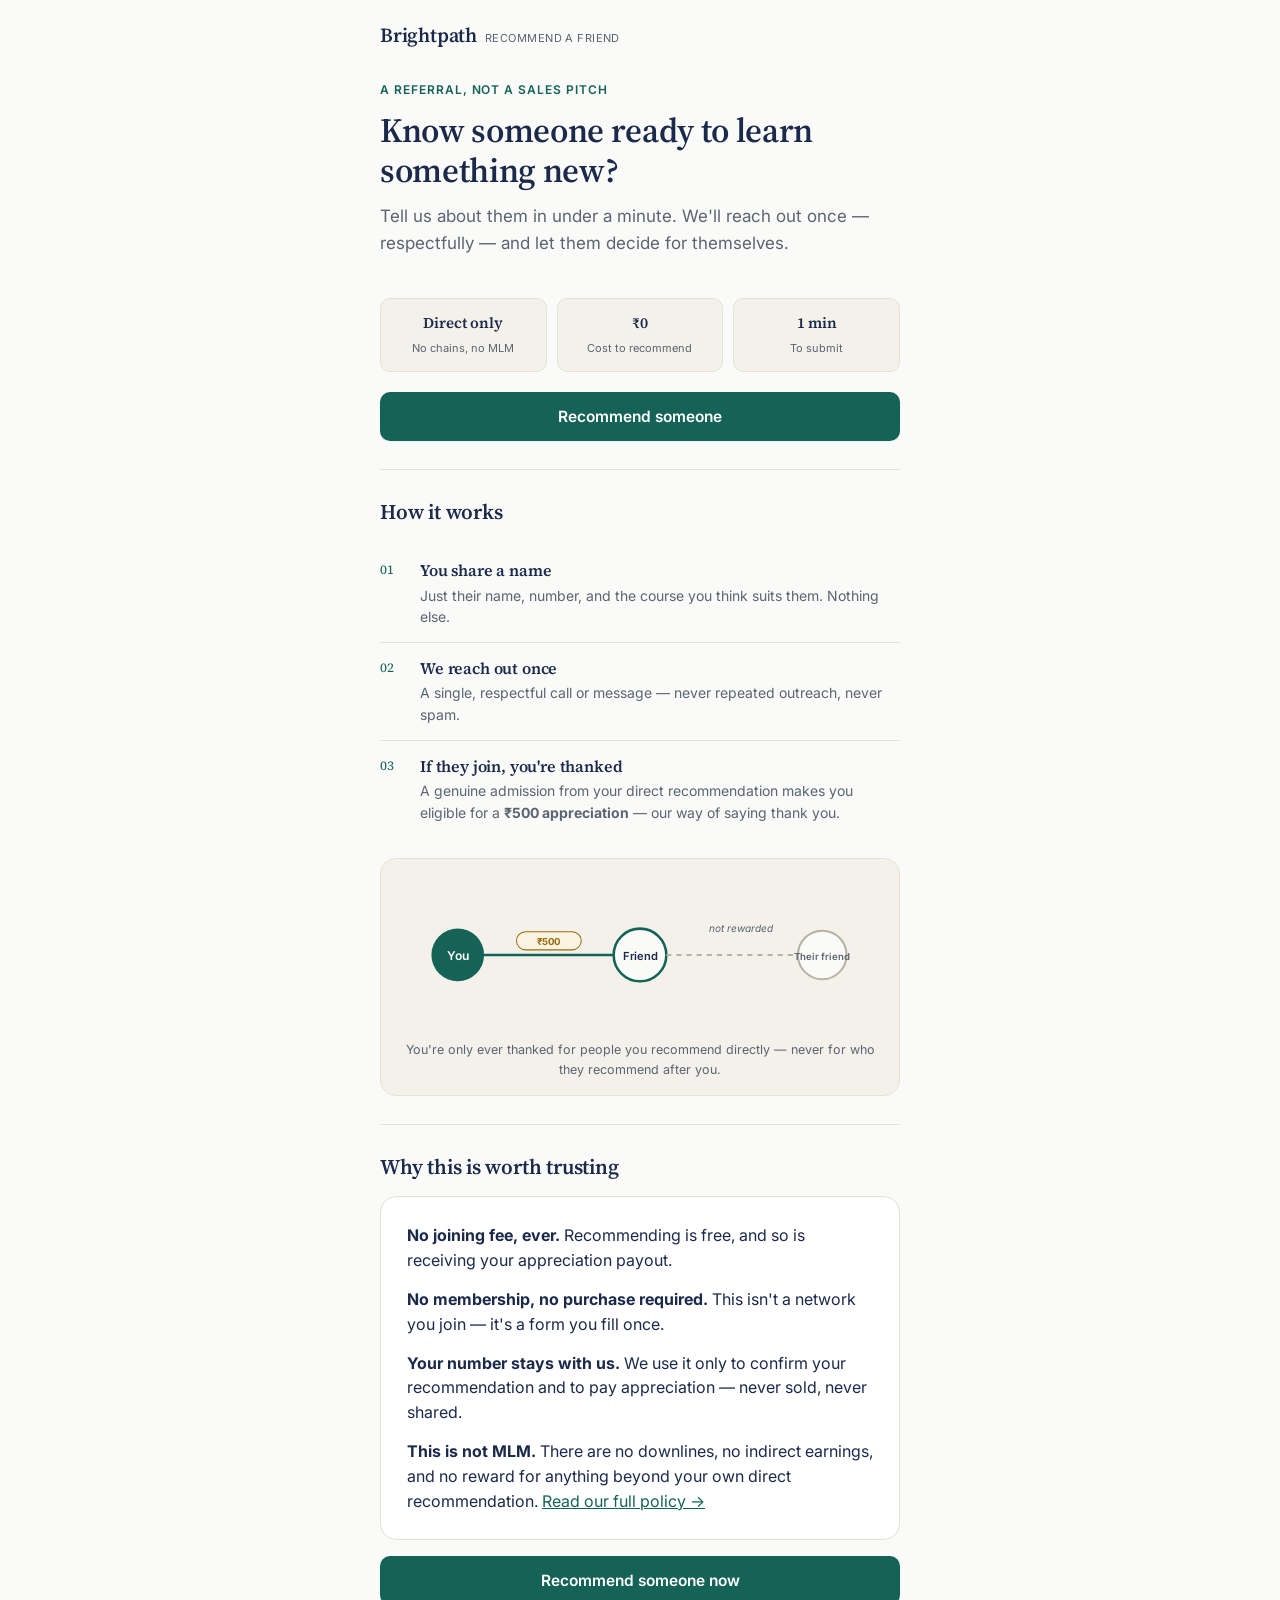
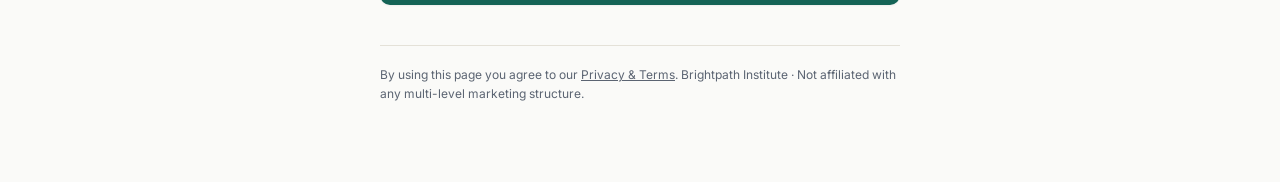
==== index.html @ b5a5625d "Initial upload" ====
<!DOCTYPE html>
<html lang="en">
<head>
<meta charset="UTF-8">
<meta name="viewport" content="width=device-width, initial-scale=1, viewport-fit=cover">
<title>Recommend a Friend — Brightpath Institute</title>
<meta name="description" content="Know someone who'd benefit from a course? Recommend them in under a minute. No fees, no pressure — just a genuine introduction.">

<!-- ================= Open Graph / Social Sharing ================= -->
<meta property="og:type" content="website">
<meta property="og:title" content="Recommend a Friend — Brightpath Institute">
<meta property="og:description" content="Someone recommended this to you. Take a minute to see what it's about — no obligation, no cost.">
<meta property="og:image" content="https://YOUR-USERNAME.github.io/YOUR-REPO/assets/og-image.png">
<meta property="og:image:width" content="1200">
<meta property="og:image:height" content="630">
<meta property="og:url" content="https://YOUR-USERNAME.github.io/YOUR-REPO/">
<meta property="og:site_name" content="Brightpath Institute">
<meta name="twitter:card" content="summary_large_image">
<meta name="theme-color" content="#FAFAF8">

<link rel="icon" href="data:image/svg+xml,<svg xmlns=%22http://www.w3.org/2000/svg%22 viewBox=%220 0 100 100%22><rect width=%22100%22 height=%22100%22 rx=%2220%22 fill=%22%23146356%22/><text x=%2250%22 y=%2263%22 font-size=%2250%22 fill=%22white%22 text-anchor=%22middle%22 font-family=%22Georgia,serif%22>B</text></svg>">

<link rel="preconnect" href="https://fonts.googleapis.com">
<link rel="preconnect" href="https://fonts.gstatic.com" crossorigin>
<link href="https://fonts.googleapis.com/css2?family=Inter:wght@400;500;600;700&family=Source+Serif+4:opsz,wght@8..60,500;8..60,600;8..60,700&display=swap" rel="stylesheet">
<link rel="stylesheet" href="style.css">
</head>
<body>

<div class="shell">

  <div class="topbar">
    <a class="brand" href="#" onclick="RAF.goHome(event)">
      <span class="brand-mark">Brightpath</span>
      <span class="brand-sub">Recommend a Friend</span>
    </a>
  </div>

  <!-- ================= VIEW: LANDING ================= -->
  <section id="view-landing" class="view is-active" aria-labelledby="landing-heading">

    <div class="hero">
      <span class="eyebrow">A referral, not a sales pitch</span>
      <h1 id="landing-heading">Know someone ready to learn something new?</h1>
      <p class="hero-lede">Tell us about them in under a minute. We'll reach out once — respectfully — and let them decide for themselves.</p>
    </div>

    <div class="trust-strip" role="list" aria-label="Trust indicators">
      <div class="trust-item" role="listitem"><span class="n">Direct only</span><span class="l">No chains, no MLM</span></div>
      <div class="trust-item" role="listitem"><span class="n">₹0</span><span class="l">Cost to recommend</span></div>
      <div class="trust-item" role="listitem"><span class="n">1 min</span><span class="l">To submit</span></div>
    </div>

    <button class="btn btn-primary" style="margin-top:12px" onclick="RAF.showView('form')">
      Recommend someone
    </button>

    <hr class="divider">

    <h2>How it works</h2>
    <div class="steps">
      <div class="step">
        <span class="step-index">01</span>
        <div class="step-body">
          <h3>You share a name</h3>
          <p>Just their name, number, and the course you think suits them. Nothing else.</p>
        </div>
      </div>
      <div class="step">
        <span class="step-index">02</span>
        <div class="step-body">
          <h3>We reach out once</h3>
          <p>A single, respectful call or message — never repeated outreach, never spam.</p>
        </div>
      </div>
      <div class="step">
        <span class="step-index">03</span>
        <div class="step-body">
          <h3>If they join, you're thanked</h3>
          <p>A genuine admission from your direct recommendation makes you eligible for a
            <strong>₹500 appreciation</strong> — our way of saying thank you.</p>
        </div>
      </div>
    </div>

    <div class="chain-wrap">
      <svg class="chain-svg" viewBox="0 0 480 150" role="img" aria-labelledby="chain-title chain-desc">
        <title id="chain-title">Only direct recommendations are rewarded</title>
        <desc id="chain-desc">You recommend a friend directly and are eligible for appreciation. If that friend goes on to recommend someone else, you are not rewarded for that second recommendation — there is no multi-level structure.</desc>

        <!-- You -> Friend : solid, rewarded -->
        <line x1="70" y1="75" x2="230" y2="75" stroke="#146356" stroke-width="2.5"/>
        <circle cx="60" cy="75" r="26" fill="#146356"/>
        <text x="60" y="80" text-anchor="middle" font-family="Inter, sans-serif" font-size="12" fill="#fff" font-weight="600">You</text>

        <circle cx="240" cy="75" r="26" fill="#FAFAF8" stroke="#146356" stroke-width="2.5"/>
        <text x="240" y="80" text-anchor="middle" font-family="Inter, sans-serif" font-size="11" fill="#1B2A4A" font-weight="600">Friend</text>

        <rect x="118" y="52" width="64" height="18" rx="9" fill="#FBF3E1" stroke="#9A6B12" stroke-width="1"/>
        <text x="150" y="65" text-anchor="middle" font-family="Inter, sans-serif" font-size="9.5" fill="#9A6B12" font-weight="700">₹500</text>

        <!-- Friend -> Their friend : dashed, not rewarded -->
        <line x1="266" y1="75" x2="410" y2="75" stroke="#B7B2A2" stroke-width="2" stroke-dasharray="5 5"/>
        <circle cx="420" cy="75" r="24" fill="#FAFAF8" stroke="#B7B2A2" stroke-width="2"/>
        <text x="420" y="80" text-anchor="middle" font-family="Inter, sans-serif" font-size="9.5" fill="#5B6472" font-weight="600">Their friend</text>

        <text x="340" y="52" text-anchor="middle" font-family="Inter, sans-serif" font-size="10" fill="#5B6472" font-style="italic">not rewarded</text>
      </svg>
      <p class="chain-caption">You're only ever thanked for people you recommend directly — never for who they recommend after you.</p>
    </div>

    <hr class="divider">

    <h2>Why this is worth trusting</h2>
    <div class="card">
      <p><strong>No joining fee, ever.</strong> Recommending is free, and so is receiving your appreciation payout.</p>
      <p><strong>No membership, no purchase required.</strong> This isn't a network you join — it's a form you fill once.</p>
      <p><strong>Your number stays with us.</strong> We use it only to confirm your recommendation and to pay appreciation — never sold, never shared.</p>
      <p style="margin-bottom:0"><strong>This is not MLM.</strong> There are no downlines, no indirect earnings, and no reward for anything beyond your own direct recommendation. <a href="#" onclick="RAF.showView('legal'); return false;" style="color:var(--ledger)">Read our full policy →</a></p>
    </div>

    <button class="btn btn-primary" onclick="RAF.showView('form')">Recommend someone now</button>

    <footer class="site-footer">
      <p class="legal">By using this page you agree to our <a href="#" onclick="RAF.showView('legal'); return false;">Privacy &amp; Terms</a>. Brightpath Institute · Not affiliated with any multi-level marketing structure.</p>
    </footer>
  </section>

  <!-- ================= VIEW: FORM ================= -->
  <section id="view-form" class="view" aria-labelledby="form-heading">
    <div class="hero" style="padding-top:8px">
      <span class="eyebrow">Takes under a minute</span>
      <h1 id="form-heading" style="font-size:26px">Tell us who you have in mind</h1>
      <p class="hero-lede" id="form-referral-note"></p>
    </div>

    <form id="raf-form" novalidate>

      <div class="field" id="f-yourName">
        <label for="yourName">Your name</label>
        <input type="text" id="yourName" name="yourName" autocomplete="name" required maxlength="80" placeholder="e.g. Ananya Sharma">
        <p class="field-error">Please enter your name.</p>
      </div>

      <div class="field" id="f-yourMobile">
        <label for="yourMobile">Your mobile number</label>
        <input type="tel" id="yourMobile" name="yourMobile" autocomplete="tel" required inputmode="numeric" maxlength="10" placeholder="10-digit mobile number">
        <p class="hint">We'll only use this to confirm your recommendation and send appreciation, if eligible.</p>
        <p class="field-error">Enter a valid 10-digit mobile number.</p>
      </div>

      <div class="field" id="f-friendName">
        <label for="friendName">Recommended person's name</label>
        <input type="text" id="friendName" name="friendName" required maxlength="80" placeholder="Their full name">
        <p class="field-error">Please enter their name.</p>
      </div>

      <div class="field" id="f-friendMobile">
        <label for="friendMobile">Their mobile number</label>
        <input type="tel" id="friendMobile" name="friendMobile" required inputmode="numeric" maxlength="10" placeholder="10-digit mobile number">
        <p class="field-error">Enter a valid 10-digit mobile number.</p>
      </div>

      <div class="field" id="f-course">
        <label for="course">Course they'd be interested in</label>
        <select id="course" name="course" required>
          <option value="" disabled selected>Select a course</option>
          <option>Tally Prime + GST</option>
          <option>SAP</option>
          <option>Data Analytics</option>
          <option>Data Science</option>
          <option>Advanced Excel</option>
          <option>AutoCAD</option>
          <option>Digital Marketing</option>
          <option>Web Development</option>
          <option>Python</option>
          <option>Spoken English</option>
          <option>Graphic Designing</option>
          <option>Video Editing</option>
          <option>Basic Computers</option>
          <option>Other</option>
        </select>
        <p class="field-error">Please select a course.</p>
      </div>

      <div class="consent">
        <input type="checkbox" id="consent" name="consent" required>
        <label for="consent">I confirm this person may reasonably be interested in receiving information about learning opportunities or career-oriented programs, and I'm recommending them in good faith.</label>
      </div>
      <div class="field-error" id="consent-error" style="display:none; margin:-10px 0 14px;">Please confirm before submitting.</div>

      <button type="submit" class="btn btn-primary" id="submit-btn">
        <span id="submit-label">Submit recommendation</span>
      </button>
      <p class="form-footnote">No fee, no obligation for either of you. You can walk away any time.</p>
    </form>
  </section>

  <!-- ================= VIEW: SUCCESS ================= -->
  <section id="view-success" class="view" aria-labelledby="success-heading">
    <div class="hero" style="padding-top:12px">
      <div class="success-badge" aria-hidden="true">
        <svg width="24" height="24" viewBox="0 0 24 24" fill="none"><path d="M5 13l4 4L19 7" stroke="#fff" stroke-width="2.5" stroke-linecap="round" stroke-linejoin="round"/></svg>
      </div>
      <h1 id="success-heading">Thank you — that's sent.</h1>
      <p class="hero-lede">We'll reach out to <strong id="success-friend-name">them</strong> respectfully, once. Here's your own link if you'd like to recommend someone else, or pass it on.</p>
      <span class="seal">₹500 appreciation if they join, directly through you</span>
    </div>

    <div class="card">
      <h3 style="margin-bottom:10px">Your personal link</h3>
      <div class="link-box">
        <span id="referral-link-text">—</span>
      </div>
      <div class="btn-row">
        <button class="btn btn-secondary" id="copy-btn" onclick="RAF.copyLink()">
          Copy link <span class="copy-tick" id="copy-tick">✓ Copied</span>
        </button>
        <button class="btn btn-whatsapp" id="whatsapp-btn" onclick="RAF.shareWhatsApp()">
          Share on WhatsApp
        </button>
      </div>
    </div>

    <p class="text-muted" style="font-size:13px; text-align:center; margin-top:18px;">
      Recommended someone else in mind too? <a href="#" onclick="RAF.resetForm(); return false;" style="color:var(--ledger)">Submit another recommendation →</a>
    </p>

    <footer class="site-footer">
      <p class="legal">Only your own, direct recommendations are ever eligible for appreciation. <a href="#" onclick="RAF.showView('legal'); return false;">Read our policy</a>.</p>
    </footer>
  </section>

  <!-- ================= VIEW: LEGAL ================= -->
  <section id="view-legal" class="view" aria-labelledby="legal-heading">
    <div class="hero" style="padding-top:8px">
      <h1 id="legal-heading" style="font-size:24px">Privacy, terms &amp; how appreciation works</h1>
    </div>

    <h2 style="font-size:16px">Privacy notice</h2>
    <p class="text-muted">We collect only what's needed to act on a recommendation: your name and mobile number, and the name, number and course interest of the person you're recommending. This information is stored in a private, access-controlled system and is never sold or shared with third parties. It is used solely to make one respectful contact and, where applicable, to process your appreciation payment.</p>

    <h2 style="font-size:16px">Consent</h2>
    <p class="text-muted">By submitting, you confirm you have a genuine, good-faith reason to believe the person you're recommending may be interested in learning about our programs. We rely on your judgment as the referrer — please only recommend people you know.</p>

    <h2 style="font-size:16px">How the ₹500 appreciation works</h2>
    <p class="text-muted">If the person you recommend <em>directly</em> is admitted into a program, you become eligible for a ₹500 appreciation payment. There is:</p>
    <ul class="text-muted" style="padding-left:20px; margin:0 0 14px;">
      <li>No joining fee or membership required to participate</li>
      <li>No purchase necessary, for you or the person you recommend</li>
      <li>No reward for anyone your recommended person later refers — appreciation applies to direct recommendations only</li>
      <li>No multi-level or downline structure of any kind</li>
    </ul>
    <p class="text-muted">We track how links are shared for our own analytics — to understand which recommendations lead to genuine interest — but this tracking never creates additional layers of reward. It exists so we can thank the right person, not to build a network.</p>

    <h2 style="font-size:16px">This is not MLM</h2>
    <p class="text-muted">Brightpath Institute's referral appreciation is a simple thank-you for a direct, genuine introduction — comparable to an employee referral bonus. It is not a business opportunity, does not involve recruitment into a selling structure, and carries no financial risk or obligation for participants.</p>

    <h2 style="font-size:16px">Terms (placeholder)</h2>
    <p class="text-muted">Full terms of service will be published here. For questions in the meantime, contact the institute directly using the details provided at enrollment.</p>

    <button class="btn btn-secondary" onclick="RAF.showView('landing')" style="margin-top:10px">← Back</button>
  </section>

</div>

<div class="toast" id="toast" role="status" aria-live="polite"></div>

<script src="app.js"></script>
</body>
</html>
---- style.css ----
/* ============================================================
   Recommend a Friend — Design System
   Palette (named):
     --ink        #1B2A4A   deep registrar navy — headings, primary text
     --paper      #FAFAF8   warm paper white — page background
     --slate      #5B6472   secondary text
     --line       #E4E1D8   hairline rule / borders
     --ledger     #146356   muted forest-teal — primary action, links
     --ledger-ink #0E4A40   ledger hover/active
     --seal       #9A6B12   muted gold — reserved ONLY for the ₹500 appreciation seal
     --paper-2    #F3F1EA   card background, one step darker than paper
     --danger     #B3401F   errors only
   Type:
     Display  — "Source Serif 4" (headlines only, restrained)
     Body/UI  — Inter, with Manrope / Plus Jakarta Sans fallback (per brief)
   ============================================================ */

:root {
  --ink: #1B2A4A;
  --paper: #FAFAF8;
  --paper-2: #F3F1EA;
  --slate: #5B6472;
  --line: #E4E1D8;
  --ledger: #146356;
  --ledger-ink: #0E4A40;
  --seal: #9A6B12;
  --seal-bg: #FBF3E1;
  --danger: #B3401F;

  --font-display: "Source Serif 4", Georgia, serif;
  --font-body: "Inter", "Manrope", "Plus Jakarta Sans", -apple-system, sans-serif;

  --radius-sm: 6px;
  --radius-md: 10px;
  --radius-lg: 16px;

  --shadow-sm: 0 1px 2px rgba(27, 42, 74, 0.06);
  --shadow-md: 0 4px 16px rgba(27, 42, 74, 0.08);

  --max-width: 560px;
}

* { box-sizing: border-box; }

html {
  -webkit-text-size-adjust: 100%;
  scroll-behavior: smooth;
}

body {
  margin: 0;
  background: var(--paper);
  color: var(--ink);
  font-family: var(--font-body);
  font-size: 16px;
  line-height: 1.55;
  -webkit-font-smoothing: antialiased;
  text-rendering: optimizeLegibility;
}

@media (prefers-reduced-motion: reduce) {
  * { animation-duration: 0.001ms !important; transition-duration: 0.001ms !important; }
}

/* ---------- Layout shell ---------- */
.shell {
  max-width: var(--max-width);
  margin: 0 auto;
  padding: 0 20px 64px;
  min-height: 100vh;
}

.topbar {
  display: flex;
  align-items: center;
  justify-content: space-between;
  padding: 20px 0 8px;
}

.brand {
  display: flex;
  align-items: baseline;
  gap: 8px;
  text-decoration: none;
  color: var(--ink);
}

.brand-mark {
  font-family: var(--font-display);
  font-size: 20px;
  font-weight: 600;
  letter-spacing: -0.01em;
}

.brand-sub {
  font-size: 11px;
  color: var(--slate);
  letter-spacing: 0.04em;
  text-transform: uppercase;
}

/* ---------- View switching ---------- */
.view { display: none; }
.view.is-active { display: block; animation: fadein 320ms ease; }

@keyframes fadein {
  from { opacity: 0; transform: translateY(6px); }
  to { opacity: 1; transform: translateY(0); }
}

/* ---------- Typography ---------- */
h1, h2, h3 { font-family: var(--font-display); color: var(--ink); margin: 0 0 12px; letter-spacing: -0.01em; }
h1 { font-size: 30px; line-height: 1.2; font-weight: 600; }
h2 { font-size: 21px; line-height: 1.3; font-weight: 600; }
h3 { font-size: 16px; line-height: 1.4; font-weight: 600; }

p { margin: 0 0 14px; color: var(--ink); }
.text-muted { color: var(--slate); }
.eyebrow {
  font-size: 12px;
  font-weight: 600;
  letter-spacing: 0.08em;
  text-transform: uppercase;
  color: var(--ledger);
  margin-bottom: 10px;
  display: block;
}

/* ---------- Hero ---------- */
.hero { padding: 22px 0 8px; }
.hero-lede { font-size: 17px; color: var(--slate); max-width: 46ch; }

/* ---------- Trust strip ---------- */
.trust-strip {
  display: grid;
  grid-template-columns: repeat(3, 1fr);
  gap: 10px;
  margin: 20px 0 8px;
}
.trust-item {
  border: 1px solid var(--line);
  border-radius: var(--radius-md);
  padding: 12px 10px;
  text-align: center;
  background: var(--paper-2);
}
.trust-item .n { font-family: var(--font-display); font-size: 15px; font-weight: 600; color: var(--ink); display: block; }
.trust-item .l { font-size: 11px; color: var(--slate); margin-top: 2px; }

/* ---------- Cards / sections ---------- */
.card {
  border: 1px solid var(--line);
  border-radius: var(--radius-lg);
  background: #fff;
  padding: 20px;
  margin: 16px 0;
}

.divider {
  border: none;
  border-top: 1px solid var(--line);
  margin: 28px 0;
}

/* ---------- Steps (real sequence — recommend, share, verified, rewarded) ---------- */
.steps { margin: 20px 0; }
.step {
  display: flex;
  gap: 14px;
  padding: 14px 0;
  border-top: 1px solid var(--line);
}
.step:first-child { border-top: none; }
.step-index {
  font-family: var(--font-display);
  font-size: 13px;
  color: var(--ledger);
  width: 26px;
  flex-shrink: 0;
  padding-top: 1px;
}
.step-body h3 { margin-bottom: 3px; }
.step-body p { margin: 0; font-size: 14px; color: var(--slate); }

/* ---------- Chain diagram (signature element) ---------- */
.chain-wrap {
  border: 1px solid var(--line);
  border-radius: var(--radius-lg);
  background: var(--paper-2);
  padding: 20px 16px 16px;
  margin: 18px 0;
}
.chain-wrap .chain-caption {
  font-size: 12.5px;
  color: var(--slate);
  margin: 10px 0 0;
  text-align: center;
}
.chain-svg { width: 100%; height: auto; display: block; }

/* ---------- Buttons ---------- */
.btn {
  display: inline-flex;
  align-items: center;
  justify-content: center;
  gap: 8px;
  width: 100%;
  border: none;
  border-radius: var(--radius-md);
  padding: 15px 18px;
  font-family: var(--font-body);
  font-size: 15.5px;
  font-weight: 600;
  cursor: pointer;
  text-decoration: none;
  transition: transform 80ms ease, box-shadow 120ms ease, background 120ms ease;
}
.btn:active { transform: scale(0.98); }
.btn-primary { background: var(--ledger); color: #fff; box-shadow: var(--shadow-sm); }
.btn-primary:hover { background: var(--ledger-ink); }
.btn-secondary { background: #fff; color: var(--ink); border: 1px solid var(--line); }
.btn-secondary:hover { border-color: var(--ink); }
.btn-whatsapp { background: #1B2A4A; color: #fff; }
.btn-whatsapp:hover { background: #142140; }
.btn[disabled] { opacity: 0.55; cursor: not-allowed; }
.btn-row { display: flex; gap: 10px; }
.btn-row .btn { width: auto; flex: 1; }

/* ---------- Forms ---------- */
.field { margin-bottom: 16px; }
.field label {
  display: block;
  font-size: 13.5px;
  font-weight: 600;
  color: var(--ink);
  margin-bottom: 6px;
}
.field .hint { font-size: 12px; color: var(--slate); margin-top: 5px; }
.field input,
.field select {
  width: 100%;
  font-family: var(--font-body);
  font-size: 16px; /* avoids iOS zoom-on-focus */
  color: var(--ink);
  background: #fff;
  border: 1px solid var(--line);
  border-radius: var(--radius-sm);
  padding: 13px 14px;
  transition: border-color 120ms ease, box-shadow 120ms ease;
}
.field input:focus,
.field select:focus {
  outline: none;
  border-color: var(--ledger);
  box-shadow: 0 0 0 3px rgba(20, 99, 86, 0.14);
}
.field input:invalid.touched,
.field.has-error input,
.field.has-error select {
  border-color: var(--danger);
}
.field-error {
  font-size: 12.5px;
  color: var(--danger);
  margin-top: 5px;
  display: none;
}
.field.has-error .field-error { display: block; }

.consent {
  display: flex;
  gap: 10px;
  align-items: flex-start;
  background: var(--paper-2);
  border: 1px solid var(--line);
  border-radius: var(--radius-md);
  padding: 14px;
  margin: 18px 0;
}
.consent input { margin-top: 3px; width: 17px; height: 17px; accent-color: var(--ledger); flex-shrink: 0; }
.consent label { font-size: 13px; color: var(--slate); line-height: 1.5; }

.form-footnote { font-size: 12px; color: var(--slate); text-align: center; margin-top: 14px; }

/* ---------- Reward seal ---------- */
.seal {
  display: inline-flex;
  align-items: center;
  gap: 8px;
  background: var(--seal-bg);
  color: var(--seal);
  border: 1px solid rgba(154, 107, 18, 0.28);
  border-radius: 999px;
  padding: 6px 14px;
  font-size: 12.5px;
  font-weight: 600;
}

/* ---------- Success view ---------- */
.success-badge {
  width: 52px; height: 52px;
  border-radius: 50%;
  background: var(--ledger);
  color: #fff;
  display: flex; align-items: center; justify-content: center;
  margin-bottom: 16px;
}

.link-box {
  display: flex;
  align-items: center;
  gap: 8px;
  border: 1px solid var(--line);
  border-radius: var(--radius-sm);
  background: var(--paper-2);
  padding: 10px 12px;
  font-size: 13px;
  color: var(--ink);
  word-break: break-all;
  margin-bottom: 12px;
}
.link-box span { flex: 1; }
.copy-tick { font-size: 12px; color: var(--ledger); font-weight: 600; display: none; }
.copy-tick.show { display: inline; }

/* ---------- Footer / legal ---------- */
.legal { font-size: 12px; color: var(--slate); }
.legal a { color: var(--ledger); }
footer.site-footer {
  margin-top: 40px;
  padding-top: 20px;
  border-top: 1px solid var(--line);
  font-size: 12px;
  color: var(--slate);
}
footer.site-footer a { color: var(--slate); }

/* ---------- Toast ---------- */
.toast {
  position: fixed;
  left: 50%;
  bottom: 24px;
  transform: translateX(-50%) translateY(20px);
  background: var(--ink);
  color: #fff;
  padding: 12px 18px;
  border-radius: var(--radius-md);
  font-size: 13.5px;
  opacity: 0;
  pointer-events: none;
  transition: opacity 180ms ease, transform 180ms ease;
  z-index: 50;
  max-width: calc(100% - 40px);
  text-align: center;
}
.toast.show { opacity: 1; transform: translateX(-50%) translateY(0); pointer-events: auto; }

/* ---------- Loading spinner ---------- */
.spinner {
  width: 16px; height: 16px;
  border: 2px solid rgba(255,255,255,0.4);
  border-top-color: #fff;
  border-radius: 50%;
  animation: spin 700ms linear infinite;
}
@keyframes spin { to { transform: rotate(360deg); } }

/* ---------- Accessibility ---------- */
a:focus-visible, button:focus-visible, input:focus-visible, select:focus-visible {
  outline: 2px solid var(--ledger);
  outline-offset: 2px;
}
.visually-hidden {
  position: absolute; width: 1px; height: 1px; padding: 0; margin: -1px;
  overflow: hidden; clip: rect(0,0,0,0); white-space: nowrap; border: 0;
}

@media (min-width: 640px) {
  h1 { font-size: 34px; }
  .card { padding: 26px; }
}

/* ============================================================
   Admin dashboard additions
   ============================================================ */

.shell-wide { max-width: 980px; }

.gate-card { max-width: 380px; margin: 18vh auto 0; }
.gate-card input { margin-bottom: 12px; }

.stat-grid {
  display: grid;
  grid-template-columns: repeat(2, 1fr);
  gap: 10px;
  margin: 16px 0;
}
@media (min-width: 640px) {
  .stat-grid { grid-template-columns: repeat(4, 1fr); }
}
.stat-card {
  border: 1px solid var(--line);
  border-radius: var(--radius-md);
  background: #fff;
  padding: 14px 16px;
}
.stat-card .v { font-family: var(--font-display); font-size: 24px; font-weight: 600; color: var(--ink); display: block; }
.stat-card .l { font-size: 12px; color: var(--slate); margin-top: 2px; }

.dash-section { margin: 28px 0; }
.dash-grid { display: grid; grid-template-columns: 1fr; gap: 16px; }
@media (min-width: 780px) {
  .dash-grid.two { grid-template-columns: 1fr 1fr; }
}
.chart-card { border: 1px solid var(--line); border-radius: var(--radius-lg); background: #fff; padding: 16px; }
.chart-card canvas { max-width: 100%; }

.table-wrap { overflow-x: auto; border: 1px solid var(--line); border-radius: var(--radius-lg); background: #fff; }
table.data-table { width: 100%; border-collapse: collapse; font-size: 13px; }
table.data-table th, table.data-table td { text-align: left; padding: 10px 14px; border-bottom: 1px solid var(--line); white-space: nowrap; }
table.data-table th { color: var(--slate); font-weight: 600; font-size: 11.5px; text-transform: uppercase; letter-spacing: 0.04em; }
table.data-table tr:last-child td { border-bottom: none; }

.refresh-row { display: flex; align-items: center; justify-content: space-between; gap: 10px; margin: 10px 0 4px; }
.refresh-row .btn { width: auto; padding: 9px 14px; font-size: 13px; }
.updated-note { font-size: 12px; color: var(--slate); }

.empty-state { text-align: center; padding: 40px 16px; color: var(--slate); }
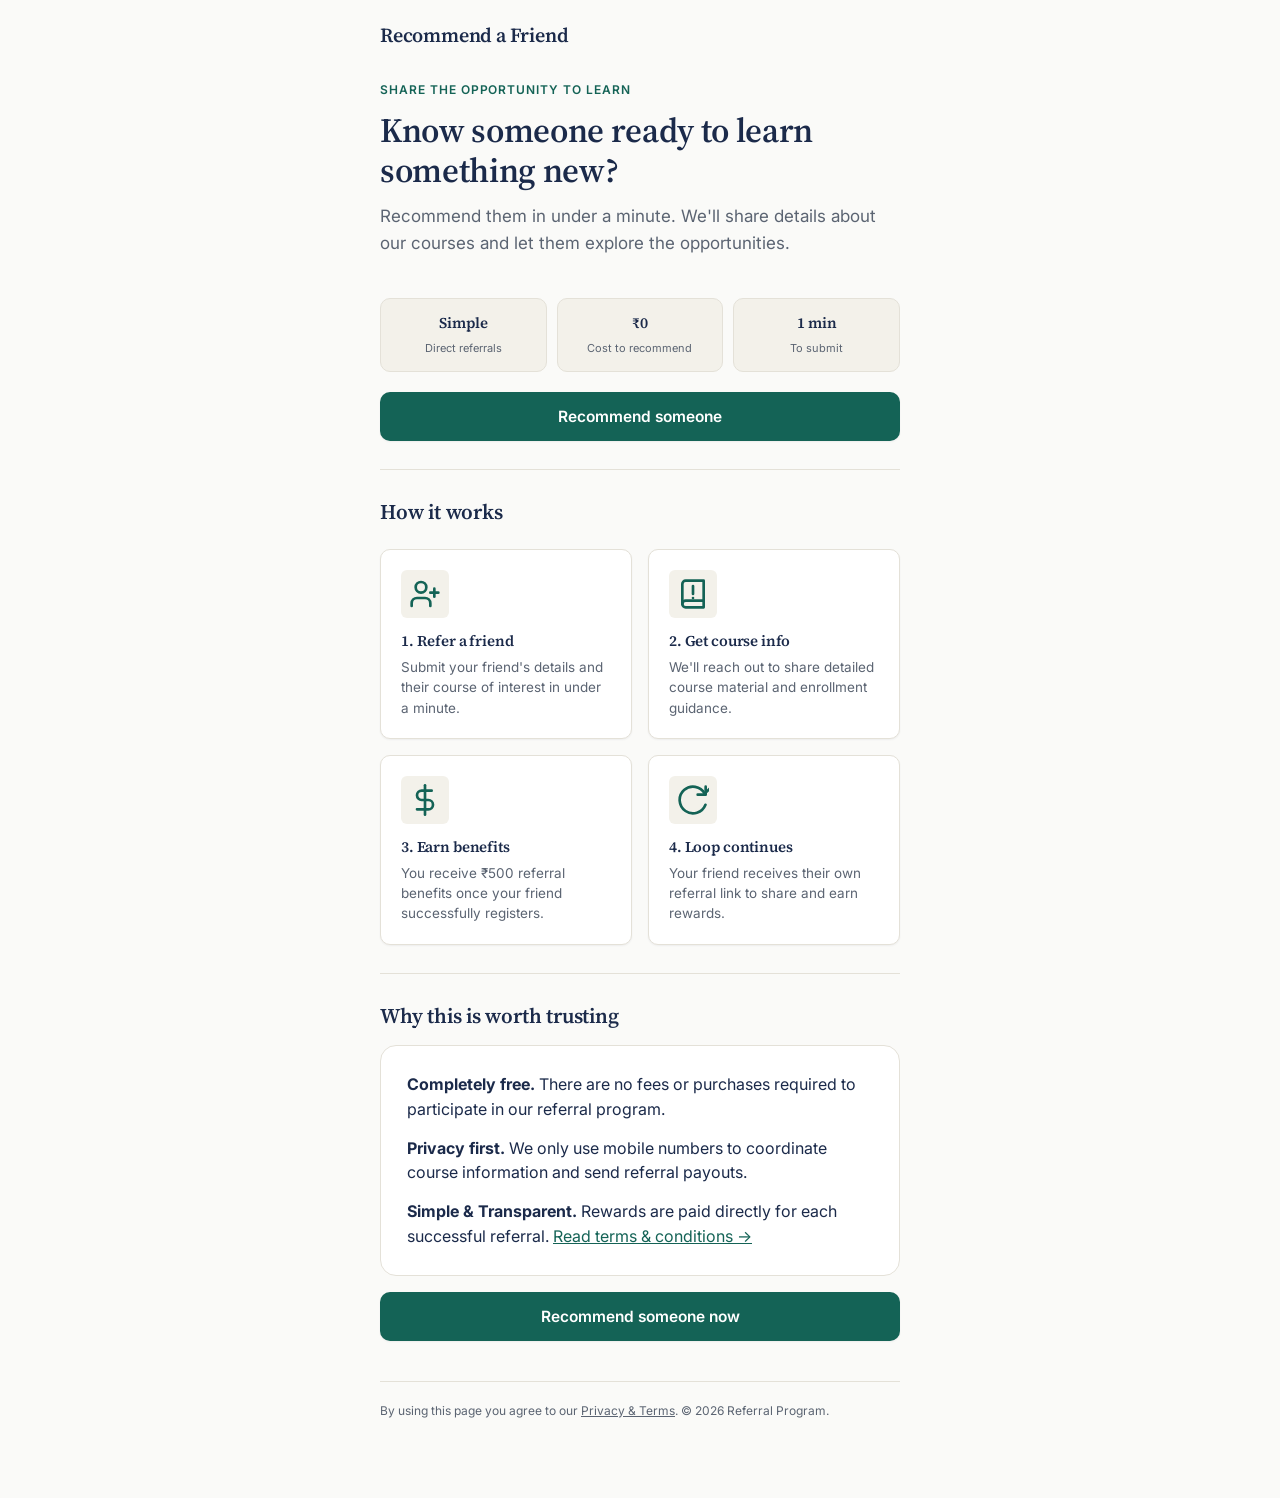
==== commit 57fd8ba6: "Simplify landing page, update branding, remove consent section, and implement auto WhatsApp redirect" ====
--- a/index.html
+++ b/index.html
@@ -3,23 +3,22 @@
 <head>
 <meta charset="UTF-8">
 <meta name="viewport" content="width=device-width, initial-scale=1, viewport-fit=cover">
-<title>Recommend a Friend — Brightpath Institute</title>
-<meta name="description" content="Know someone who'd benefit from a course? Recommend them in under a minute. No fees, no pressure — just a genuine introduction.">
+<title>Recommend a Friend</title>
+<meta name="description" content="Know someone who'd benefit from a course? Recommend them in under a minute and earn referral benefits.">
 
 <!-- ================= Open Graph / Social Sharing ================= -->
 <meta property="og:type" content="website">
-<meta property="og:title" content="Recommend a Friend — Brightpath Institute">
-<meta property="og:description" content="Someone recommended this to you. Take a minute to see what it's about — no obligation, no cost.">
-<meta property="og:image" content="https://YOUR-USERNAME.github.io/YOUR-REPO/assets/og-image.png">
+<meta property="og:title" content="Recommend a Friend">
+<meta property="og:description" content="Someone recommended this to you. Take a minute to see what it's about.">
+<meta property="og:image" content="https://sranjeit.github.io/recommend-a-friend/assets/og-image.png">
 <meta property="og:image:width" content="1200">
 <meta property="og:image:height" content="630">
-<meta property="og:url" content="https://YOUR-USERNAME.github.io/YOUR-REPO/">
-<meta property="og:site_name" content="Brightpath Institute">
+<meta property="og:url" content="https://sranjeit.github.io/recommend-a-friend/">
+<meta property="og:site_name" content="Recommend a Friend">
 <meta name="twitter:card" content="summary_large_image">
 <meta name="theme-color" content="#FAFAF8">
 
-<link rel="icon" href="data:image/svg+xml,<svg xmlns=%22http://www.w3.org/2000/svg%22 viewBox=%220 0 100 100%22><rect width=%22100%22 height=%22100%22 rx=%2220%22 fill=%22%23146356%22/><text x=%2250%22 y=%2263%22 font-size=%2250%22 fill=%22white%22 text-anchor=%22middle%22 font-family=%22Georgia,serif%22>B</text></svg>">
-
+<link rel="icon" href="data:image/svg+xml,<svg xmlns=%22http://www.w3.org/2000/svg%22 viewBox=%220 0 100 100%22><rect width=%22100%22 height=%22100%22 rx=%2220%22 fill=%22%23146356%22/><text x=%2250%22 y=%2263%22 font-size=%2250%22 fill=%22white%22 text-anchor=%22middle%22 font-family=%22Georgia,serif%22>R</text></svg>">
 <link rel="preconnect" href="https://fonts.googleapis.com">
 <link rel="preconnect" href="https://fonts.gstatic.com" crossorigin>
 <link href="https://fonts.googleapis.com/css2?family=Inter:wght@400;500;600;700&family=Source+Serif+4:opsz,wght@8..60,500;8..60,600;8..60,700&display=swap" rel="stylesheet">
@@ -31,8 +30,7 @@
 
   <div class="topbar">
     <a class="brand" href="#" onclick="RAF.goHome(event)">
-      <span class="brand-mark">Brightpath</span>
-      <span class="brand-sub">Recommend a Friend</span>
+      <span class="brand-mark">Recommend a Friend</span>
     </a>
   </div>
 
@@ -40,13 +38,13 @@
   <section id="view-landing" class="view is-active" aria-labelledby="landing-heading">
 
     <div class="hero">
-      <span class="eyebrow">A referral, not a sales pitch</span>
+      <span class="eyebrow">Share the opportunity to learn</span>
       <h1 id="landing-heading">Know someone ready to learn something new?</h1>
-      <p class="hero-lede">Tell us about them in under a minute. We'll reach out once — respectfully — and let them decide for themselves.</p>
+      <p class="hero-lede">Recommend them in under a minute. We'll share details about our courses and let them explore the opportunities.</p>
     </div>
 
     <div class="trust-strip" role="list" aria-label="Trust indicators">
-      <div class="trust-item" role="listitem"><span class="n">Direct only</span><span class="l">No chains, no MLM</span></div>
+      <div class="trust-item" role="listitem"><span class="n">Simple</span><span class="l">Direct referrals</span></div>
       <div class="trust-item" role="listitem"><span class="n">₹0</span><span class="l">Cost to recommend</span></div>
       <div class="trust-item" role="listitem"><span class="n">1 min</span><span class="l">To submit</span></div>
     </div>
@@ -58,71 +56,77 @@
     <hr class="divider">
 
     <h2>How it works</h2>
-    <div class="steps">
-      <div class="step">
-        <span class="step-index">01</span>
-        <div class="step-body">
-          <h3>You share a name</h3>
-          <p>Just their name, number, and the course you think suits them. Nothing else.</p>
-        </div>
-      </div>
-      <div class="step">
-        <span class="step-index">02</span>
-        <div class="step-body">
-          <h3>We reach out once</h3>
-          <p>A single, respectful call or message — never repeated outreach, never spam.</p>
-        </div>
-      </div>
-      <div class="step">
-        <span class="step-index">03</span>
-        <div class="step-body">
-          <h3>If they join, you're thanked</h3>
-          <p>A genuine admission from your direct recommendation makes you eligible for a
-            <strong>₹500 appreciation</strong> — our way of saying thank you.</p>
-        </div>
-      </div>
-    </div>
-
-    <div class="chain-wrap">
-      <svg class="chain-svg" viewBox="0 0 480 150" role="img" aria-labelledby="chain-title chain-desc">
-        <title id="chain-title">Only direct recommendations are rewarded</title>
-        <desc id="chain-desc">You recommend a friend directly and are eligible for appreciation. If that friend goes on to recommend someone else, you are not rewarded for that second recommendation — there is no multi-level structure.</desc>
-
-        <!-- You -> Friend : solid, rewarded -->
-        <line x1="70" y1="75" x2="230" y2="75" stroke="#146356" stroke-width="2.5"/>
-        <circle cx="60" cy="75" r="26" fill="#146356"/>
-        <text x="60" y="80" text-anchor="middle" font-family="Inter, sans-serif" font-size="12" fill="#fff" font-weight="600">You</text>
-
-        <circle cx="240" cy="75" r="26" fill="#FAFAF8" stroke="#146356" stroke-width="2.5"/>
-        <text x="240" y="80" text-anchor="middle" font-family="Inter, sans-serif" font-size="11" fill="#1B2A4A" font-weight="600">Friend</text>
-
-        <rect x="118" y="52" width="64" height="18" rx="9" fill="#FBF3E1" stroke="#9A6B12" stroke-width="1"/>
-        <text x="150" y="65" text-anchor="middle" font-family="Inter, sans-serif" font-size="9.5" fill="#9A6B12" font-weight="700">₹500</text>
-
-        <!-- Friend -> Their friend : dashed, not rewarded -->
-        <line x1="266" y1="75" x2="410" y2="75" stroke="#B7B2A2" stroke-width="2" stroke-dasharray="5 5"/>
-        <circle cx="420" cy="75" r="24" fill="#FAFAF8" stroke="#B7B2A2" stroke-width="2"/>
-        <text x="420" y="80" text-anchor="middle" font-family="Inter, sans-serif" font-size="9.5" fill="#5B6472" font-weight="600">Their friend</text>
-
-        <text x="340" y="52" text-anchor="middle" font-family="Inter, sans-serif" font-size="10" fill="#5B6472" font-style="italic">not rewarded</text>
-      </svg>
-      <p class="chain-caption">You're only ever thanked for people you recommend directly — never for who they recommend after you.</p>
+    <div class="infographic-grid">
+      <div class="infographic-card">
+        <div class="info-icon">
+          <svg width="32" height="32" viewBox="0 0 24 24" fill="none" stroke="var(--ledger)" stroke-width="2" stroke-linecap="round" stroke-linejoin="round">
+            <path d="M16 21v-2a4 4 0 0 0-4-4H6a4 4 0 0 0-4 4v2"/>
+            <circle cx="9" cy="7" r="4"/>
+            <line x1="19" y1="8" x2="19" y2="14"/>
+            <line x1="22" y1="11" x2="16" y2="11"/>
+          </svg>
+        </div>
+        <div class="info-content">
+          <h3>1. Refer a friend</h3>
+          <p>Submit your friend's details and their course of interest in under a minute.</p>
+        </div>
+      </div>
+
+      <div class="infographic-card">
+        <div class="info-icon">
+          <svg width="32" height="32" viewBox="0 0 24 24" fill="none" stroke="var(--ledger)" stroke-width="2" stroke-linecap="round" stroke-linejoin="round">
+            <path d="M4 19.5A2.5 2.5 0 0 1 6.5 17H20"/>
+            <path d="M6.5 2H20v20H6.5A2.5 2.5 0 0 1 4 19.5v-15A2.5 2.5 0 0 1 6.5 2z"/>
+            <line x1="12" y1="6" x2="12" y2="12"/>
+            <line x1="12" y1="15" x2="12" y2="15"/>
+          </svg>
+        </div>
+        <div class="info-content">
+          <h3>2. Get course info</h3>
+          <p>We'll reach out to share detailed course material and enrollment guidance.</p>
+        </div>
+      </div>
+
+      <div class="infographic-card">
+        <div class="info-icon">
+          <svg width="32" height="32" viewBox="0 0 24 24" fill="none" stroke="var(--ledger)" stroke-width="2" stroke-linecap="round" stroke-linejoin="round">
+            <line x1="12" y1="1" x2="12" y2="23"/>
+            <path d="M17 5H9.5a3.5 3.5 0 0 0 0 7h5a3.5 3.5 0 0 1 0 7H6"/>
+          </svg>
+        </div>
+        <div class="info-content">
+          <h3>3. Earn benefits</h3>
+          <p>You receive ₹500 referral benefits once your friend successfully registers.</p>
+        </div>
+      </div>
+
+      <div class="infographic-card">
+        <div class="info-icon">
+          <svg width="32" height="32" viewBox="0 0 24 24" fill="none" stroke="var(--ledger)" stroke-width="2" stroke-linecap="round" stroke-linejoin="round">
+            <path d="M21.5 2v6h-6"/>
+            <path d="M21.34 15.57a10 10 0 1 1-.57-8.38l5.67-5.67"/>
+          </svg>
+        </div>
+        <div class="info-content">
+          <h3>4. Loop continues</h3>
+          <p>Your friend receives their own referral link to share and earn rewards.</p>
+        </div>
+      </div>
     </div>
 
     <hr class="divider">
 
     <h2>Why this is worth trusting</h2>
     <div class="card">
-      <p><strong>No joining fee, ever.</strong> Recommending is free, and so is receiving your appreciation payout.</p>
-      <p><strong>No membership, no purchase required.</strong> This isn't a network you join — it's a form you fill once.</p>
-      <p><strong>Your number stays with us.</strong> We use it only to confirm your recommendation and to pay appreciation — never sold, never shared.</p>
-      <p style="margin-bottom:0"><strong>This is not MLM.</strong> There are no downlines, no indirect earnings, and no reward for anything beyond your own direct recommendation. <a href="#" onclick="RAF.showView('legal'); return false;" style="color:var(--ledger)">Read our full policy →</a></p>
+      <p><strong>Completely free.</strong> There are no fees or purchases required to participate in our referral program.</p>
+      <p><strong>Privacy first.</strong> We only use mobile numbers to coordinate course information and send referral payouts.</p>
+      <p style="margin-bottom:0"><strong>Simple & Transparent.</strong> Rewards are paid directly for each successful referral. <a href="#" onclick="RAF.showView('legal'); return false;" style="color:var(--ledger)">Read terms &amp; conditions →</a></p>
     </div>
 
     <button class="btn btn-primary" onclick="RAF.showView('form')">Recommend someone now</button>
 
     <footer class="site-footer">
-      <p class="legal">By using this page you agree to our <a href="#" onclick="RAF.showView('legal'); return false;">Privacy &amp; Terms</a>. Brightpath Institute · Not affiliated with any multi-level marketing structure.</p>
+      <p class="legal">By using this page you agree to our <a href="#" onclick="RAF.showView('legal'); return false;">Privacy &amp; Terms</a>. © 2026 Referral Program.</p>
     </footer>
   </section>
 
@@ -183,12 +187,6 @@
         <p class="field-error">Please select a course.</p>
       </div>
 
-      <div class="consent">
-        <input type="checkbox" id="consent" name="consent" required>
-        <label for="consent">I confirm this person may reasonably be interested in receiving information about learning opportunities or career-oriented programs, and I'm recommending them in good faith.</label>
-      </div>
-      <div class="field-error" id="consent-error" style="display:none; margin:-10px 0 14px;">Please confirm before submitting.</div>
-
       <button type="submit" class="btn btn-primary" id="submit-btn">
         <span id="submit-label">Submit recommendation</span>
       </button>
@@ -204,7 +202,7 @@
       </div>
       <h1 id="success-heading">Thank you — that's sent.</h1>
       <p class="hero-lede">We'll reach out to <strong id="success-friend-name">them</strong> respectfully, once. Here's your own link if you'd like to recommend someone else, or pass it on.</p>
-      <span class="seal">₹500 appreciation if they join, directly through you</span>
+      <span class="seal">₹500 referral benefit when they join</span>
     </div>
 
     <div class="card">
@@ -227,37 +225,27 @@
     </p>
 
     <footer class="site-footer">
-      <p class="legal">Only your own, direct recommendations are ever eligible for appreciation. <a href="#" onclick="RAF.showView('legal'); return false;">Read our policy</a>.</p>
+      <p class="legal">Referral benefits are paid directly for each successful referral. <a href="#" onclick="RAF.showView('legal'); return false;">Read our policy</a>.</p>
     </footer>
   </section>
 
   <!-- ================= VIEW: LEGAL ================= -->
   <section id="view-legal" class="view" aria-labelledby="legal-heading">
     <div class="hero" style="padding-top:8px">
-      <h1 id="legal-heading" style="font-size:24px">Privacy, terms &amp; how appreciation works</h1>
+      <h1 id="legal-heading" style="font-size:24px">Privacy, terms &amp; referral benefits</h1>
     </div>
 
     <h2 style="font-size:16px">Privacy notice</h2>
-    <p class="text-muted">We collect only what's needed to act on a recommendation: your name and mobile number, and the name, number and course interest of the person you're recommending. This information is stored in a private, access-controlled system and is never sold or shared with third parties. It is used solely to make one respectful contact and, where applicable, to process your appreciation payment.</p>
+    <p class="text-muted">We collect only what's needed to act on a recommendation: your name and mobile number, and the name, number and course interest of the person you're recommending. This information is stored in a private, access-controlled system and is never sold or shared with third parties. It is used solely to make contact and, where applicable, to process your referral payment.</p>
 
     <h2 style="font-size:16px">Consent</h2>
-    <p class="text-muted">By submitting, you confirm you have a genuine, good-faith reason to believe the person you're recommending may be interested in learning about our programs. We rely on your judgment as the referrer — please only recommend people you know.</p>
-
-    <h2 style="font-size:16px">How the ₹500 appreciation works</h2>
-    <p class="text-muted">If the person you recommend <em>directly</em> is admitted into a program, you become eligible for a ₹500 appreciation payment. There is:</p>
-    <ul class="text-muted" style="padding-left:20px; margin:0 0 14px;">
-      <li>No joining fee or membership required to participate</li>
-      <li>No purchase necessary, for you or the person you recommend</li>
-      <li>No reward for anyone your recommended person later refers — appreciation applies to direct recommendations only</li>
-      <li>No multi-level or downline structure of any kind</li>
-    </ul>
-    <p class="text-muted">We track how links are shared for our own analytics — to understand which recommendations lead to genuine interest — but this tracking never creates additional layers of reward. It exists so we can thank the right person, not to build a network.</p>
-
-    <h2 style="font-size:16px">This is not MLM</h2>
-    <p class="text-muted">Brightpath Institute's referral appreciation is a simple thank-you for a direct, genuine introduction — comparable to an employee referral bonus. It is not a business opportunity, does not involve recruitment into a selling structure, and carries no financial risk or obligation for participants.</p>
+    <p class="text-muted">By submitting, you confirm you have a genuine reason to believe the person you're recommending may be interested in learning about these programs.</p>
+
+    <h2 style="font-size:16px">How the ₹500 referral benefit works</h2>
+    <p class="text-muted">When a person you refer successfully registers and enrolls in a course, you become eligible for a ₹500 referral reward. Both submitting referrals and receiving rewards are completely free of charge.</p>
 
     <h2 style="font-size:16px">Terms (placeholder)</h2>
-    <p class="text-muted">Full terms of service will be published here. For questions in the meantime, contact the institute directly using the details provided at enrollment.</p>
+    <p class="text-muted">Full terms of service will be published here. For questions in the meantime, contact the program coordinator directly using the details provided at enrollment.</p>
 
     <button class="btn btn-secondary" onclick="RAF.showView('landing')" style="margin-top:10px">← Back</button>
   </section>
--- a/style.css
+++ b/style.css
@@ -162,41 +162,68 @@
   margin: 28px 0;
 }
 
-/* ---------- Steps (real sequence — recommend, share, verified, rewarded) ---------- */
-.steps { margin: 20px 0; }
-.step {
+/* ---------- Infographics Grid ---------- */
+.infographic-grid {
+  display: grid;
+  grid-template-columns: 1fr;
+  gap: 16px;
+  margin: 24px 0;
+}
+
+@media (min-width: 480px) {
+  .infographic-grid {
+    grid-template-columns: repeat(2, 1fr);
+  }
+}
+
+.infographic-card {
   display: flex;
-  gap: 14px;
-  padding: 14px 0;
-  border-top: 1px solid var(--line);
-}
-.step:first-child { border-top: none; }
-.step-index {
-  font-family: var(--font-display);
-  font-size: 13px;
+  flex-direction: column;
+  align-items: flex-start;
+  gap: 12px;
+  background: #fff;
+  border: 1px solid var(--line);
+  border-radius: var(--radius-md);
+  padding: 20px;
+  transition: transform 150ms ease, box-shadow 150ms ease;
+  box-shadow: var(--shadow-sm);
+}
+
+.infographic-card:hover {
+  transform: translateY(-2px);
+  box-shadow: var(--shadow-md);
+}
+
+.info-icon {
+  display: inline-flex;
+  align-items: center;
+  justify-content: center;
+  width: 48px;
+  height: 48px;
+  border-radius: var(--radius-sm);
+  background: var(--paper-2);
   color: var(--ledger);
-  width: 26px;
-  flex-shrink: 0;
-  padding-top: 1px;
-}
-.step-body h3 { margin-bottom: 3px; }
-.step-body p { margin: 0; font-size: 14px; color: var(--slate); }
-
-/* ---------- Chain diagram (signature element) ---------- */
-.chain-wrap {
-  border: 1px solid var(--line);
-  border-radius: var(--radius-lg);
-  background: var(--paper-2);
-  padding: 20px 16px 16px;
-  margin: 18px 0;
-}
-.chain-wrap .chain-caption {
-  font-size: 12.5px;
+  padding: 8px;
+  transition: background 150ms ease;
+}
+
+.infographic-card:hover .info-icon {
+  background: var(--seal-bg);
+  color: var(--seal);
+}
+
+.info-content h3 {
+  font-size: 15px;
+  font-weight: 600;
+  margin: 0 0 6px 0;
+}
+
+.info-content p {
+  font-size: 13.5px;
   color: var(--slate);
-  margin: 10px 0 0;
-  text-align: center;
-}
-.chain-svg { width: 100%; height: auto; display: block; }
+  margin: 0;
+  line-height: 1.5;
+}
 
 /* ---------- Buttons ---------- */
 .btn {
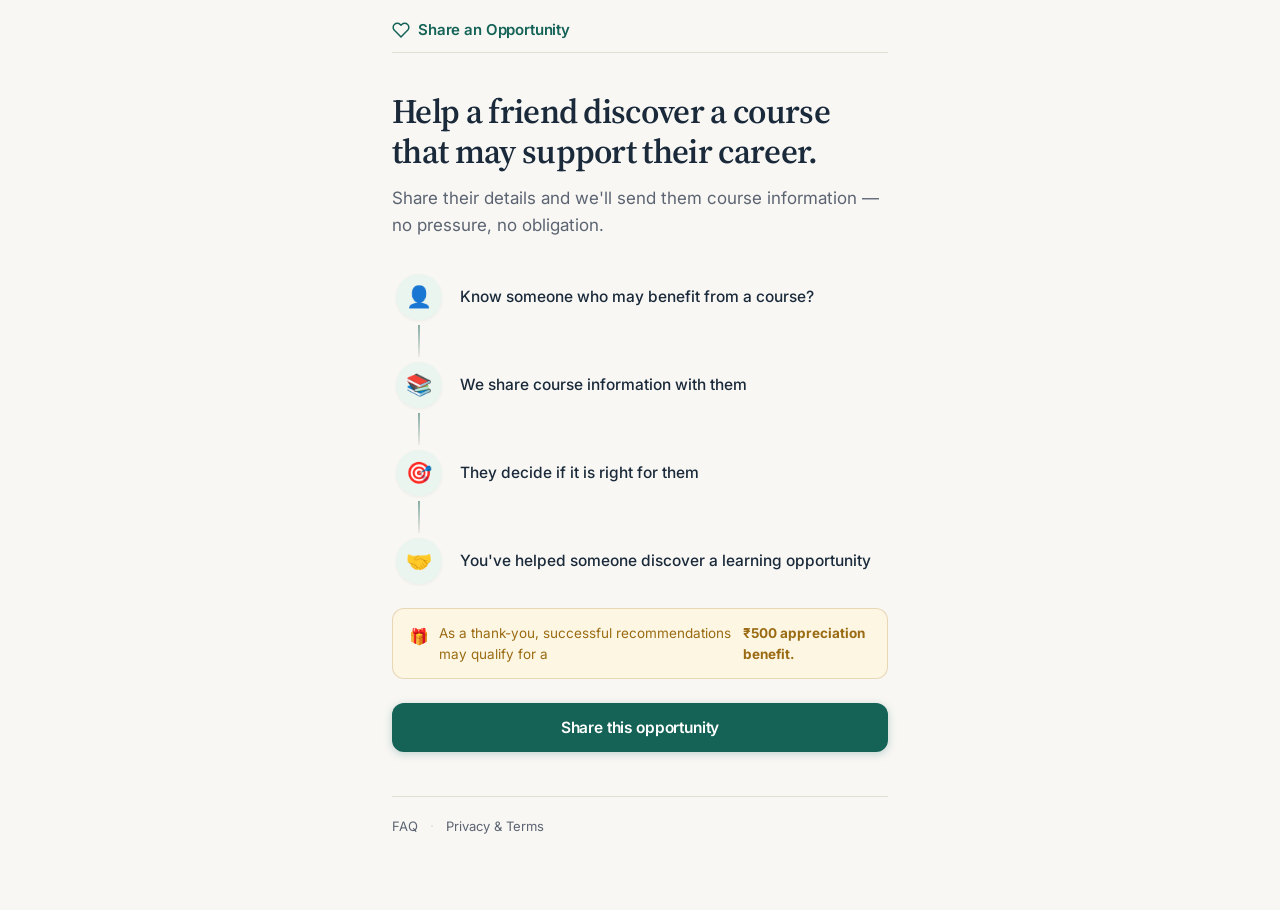
==== commit 922262a4: "Full redesign: clean trust-first UI, visual flow, canvas sharing image, FAQ, updated WhatsApp messag" ====
--- a/index.html
+++ b/index.html
@@ -3,22 +3,22 @@
 <head>
 <meta charset="UTF-8">
 <meta name="viewport" content="width=device-width, initial-scale=1, viewport-fit=cover">
-<title>Recommend a Friend</title>
-<meta name="description" content="Know someone who'd benefit from a course? Recommend them in under a minute and earn referral benefits.">
+<title>Share a Learning Opportunity</title>
+<meta name="description" content="Know someone who would benefit from a course? Share their details and we'll send them information about learning opportunities.">
 
 <!-- ================= Open Graph / Social Sharing ================= -->
 <meta property="og:type" content="website">
-<meta property="og:title" content="Recommend a Friend">
-<meta property="og:description" content="Someone recommended this to you. Take a minute to see what it's about.">
+<meta property="og:title" content="A friend thought of you">
+<meta property="og:description" content="Someone has shared a learning opportunity with you. Find out more.">
 <meta property="og:image" content="https://sranjeit.github.io/recommend-a-friend/assets/og-image.png">
 <meta property="og:image:width" content="1200">
 <meta property="og:image:height" content="630">
 <meta property="og:url" content="https://sranjeit.github.io/recommend-a-friend/">
-<meta property="og:site_name" content="Recommend a Friend">
+<meta property="og:site_name" content="Share a Learning Opportunity">
 <meta name="twitter:card" content="summary_large_image">
-<meta name="theme-color" content="#FAFAF8">
-
-<link rel="icon" href="data:image/svg+xml,<svg xmlns=%22http://www.w3.org/2000/svg%22 viewBox=%220 0 100 100%22><rect width=%22100%22 height=%22100%22 rx=%2220%22 fill=%22%23146356%22/><text x=%2250%22 y=%2263%22 font-size=%2250%22 fill=%22white%22 text-anchor=%22middle%22 font-family=%22Georgia,serif%22>R</text></svg>">
+<meta name="theme-color" content="#F8F7F4">
+
+<link rel="icon" href="data:image/svg+xml,<svg xmlns=%22http://www.w3.org/2000/svg%22 viewBox=%220 0 100 100%22><rect width=%22100%22 height=%22100%22 rx=%2220%22 fill=%22%23146356%22/><text x=%2250%22 y=%2266%22 font-size=%2254%22 fill=%22white%22 text-anchor=%22middle%22 font-family=%22Georgia,serif%22>✦</text></svg>">
 <link rel="preconnect" href="https://fonts.googleapis.com">
 <link rel="preconnect" href="https://fonts.gstatic.com" crossorigin>
 <link href="https://fonts.googleapis.com/css2?family=Inter:wght@400;500;600;700&family=Source+Serif+4:opsz,wght@8..60,500;8..60,600;8..60,700&display=swap" rel="stylesheet">
@@ -30,132 +30,107 @@
 
   <div class="topbar">
     <a class="brand" href="#" onclick="RAF.goHome(event)">
-      <span class="brand-mark">Recommend a Friend</span>
+      <svg width="18" height="18" viewBox="0 0 24 24" fill="none" stroke="currentColor" stroke-width="2" stroke-linecap="round" stroke-linejoin="round" aria-hidden="true"><path d="M20.84 4.61a5.5 5.5 0 0 0-7.78 0L12 5.67l-1.06-1.06a5.5 5.5 0 0 0-7.78 7.78l1.06 1.06L12 21.23l7.78-7.78 1.06-1.06a5.5 5.5 0 0 0 0-7.78z"/></svg>
+      <span>Share an Opportunity</span>
     </a>
   </div>
 
-  <!-- ================= VIEW: LANDING ================= -->
+  <!-- ===== VIEW: LANDING ===== -->
   <section id="view-landing" class="view is-active" aria-labelledby="landing-heading">
 
-    <div class="hero">
-      <span class="eyebrow">Share the opportunity to learn</span>
-      <h1 id="landing-heading">Know someone ready to learn something new?</h1>
-      <p class="hero-lede">Recommend them in under a minute. We'll share details about our courses and let them explore the opportunities.</p>
-    </div>
-
-    <div class="trust-strip" role="list" aria-label="Trust indicators">
-      <div class="trust-item" role="listitem"><span class="n">Simple</span><span class="l">Direct referrals</span></div>
-      <div class="trust-item" role="listitem"><span class="n">₹0</span><span class="l">Cost to recommend</span></div>
-      <div class="trust-item" role="listitem"><span class="n">1 min</span><span class="l">To submit</span></div>
-    </div>
-
-    <button class="btn btn-primary" style="margin-top:12px" onclick="RAF.showView('form')">
-      Recommend someone
+    <div class="hero hero-landing">
+      <h1 id="landing-heading">Help a friend discover a course that may support their career.</h1>
+      <p class="hero-lede">Share their details and we'll send them course information — no pressure, no obligation.</p>
+    </div>
+
+    <!-- Visual flow — vertical, connected -->
+    <div class="flow" role="list" aria-label="How it works">
+      <div class="flow-step" role="listitem">
+        <div class="flow-icon-col">
+          <div class="flow-icon" aria-hidden="true">👤</div>
+          <div class="flow-connector" aria-hidden="true"></div>
+        </div>
+        <p class="flow-text">Know someone who may benefit from a course?</p>
+      </div>
+      <div class="flow-step" role="listitem">
+        <div class="flow-icon-col">
+          <div class="flow-icon" aria-hidden="true">📚</div>
+          <div class="flow-connector" aria-hidden="true"></div>
+        </div>
+        <p class="flow-text">We share course information with them</p>
+      </div>
+      <div class="flow-step" role="listitem">
+        <div class="flow-icon-col">
+          <div class="flow-icon" aria-hidden="true">🎯</div>
+          <div class="flow-connector" aria-hidden="true"></div>
+        </div>
+        <p class="flow-text">They decide if it is right for them</p>
+      </div>
+      <div class="flow-step flow-step-last" role="listitem">
+        <div class="flow-icon-col">
+          <div class="flow-icon" aria-hidden="true">🤝</div>
+        </div>
+        <p class="flow-text">You've helped someone discover a learning opportunity</p>
+      </div>
+    </div>
+
+    <div class="benefit-hint" role="note">
+      <span class="benefit-gift" aria-hidden="true">🎁</span>
+      As a thank-you, successful recommendations may qualify for a <strong>₹500 appreciation benefit.</strong>
+    </div>
+
+    <button class="btn btn-primary" id="landing-cta" onclick="RAF.showView('form')">
+      Share this opportunity
     </button>
 
-    <hr class="divider">
-
-    <h2>How it works</h2>
-    <div class="infographic-grid">
-      <div class="infographic-card">
-        <div class="info-icon">
-          <svg width="32" height="32" viewBox="0 0 24 24" fill="none" stroke="var(--ledger)" stroke-width="2" stroke-linecap="round" stroke-linejoin="round">
-            <path d="M16 21v-2a4 4 0 0 0-4-4H6a4 4 0 0 0-4 4v2"/>
-            <circle cx="9" cy="7" r="4"/>
-            <line x1="19" y1="8" x2="19" y2="14"/>
-            <line x1="22" y1="11" x2="16" y2="11"/>
-          </svg>
-        </div>
-        <div class="info-content">
-          <h3>1. Refer a friend</h3>
-          <p>Submit your friend's details and their course of interest in under a minute.</p>
-        </div>
-      </div>
-
-      <div class="infographic-card">
-        <div class="info-icon">
-          <svg width="32" height="32" viewBox="0 0 24 24" fill="none" stroke="var(--ledger)" stroke-width="2" stroke-linecap="round" stroke-linejoin="round">
-            <path d="M4 19.5A2.5 2.5 0 0 1 6.5 17H20"/>
-            <path d="M6.5 2H20v20H6.5A2.5 2.5 0 0 1 4 19.5v-15A2.5 2.5 0 0 1 6.5 2z"/>
-            <line x1="12" y1="6" x2="12" y2="12"/>
-            <line x1="12" y1="15" x2="12" y2="15"/>
-          </svg>
-        </div>
-        <div class="info-content">
-          <h3>2. Get course info</h3>
-          <p>We'll reach out to share detailed course material and enrollment guidance.</p>
-        </div>
-      </div>
-
-      <div class="infographic-card">
-        <div class="info-icon">
-          <svg width="32" height="32" viewBox="0 0 24 24" fill="none" stroke="var(--ledger)" stroke-width="2" stroke-linecap="round" stroke-linejoin="round">
-            <line x1="12" y1="1" x2="12" y2="23"/>
-            <path d="M17 5H9.5a3.5 3.5 0 0 0 0 7h5a3.5 3.5 0 0 1 0 7H6"/>
-          </svg>
-        </div>
-        <div class="info-content">
-          <h3>3. Earn benefits</h3>
-          <p>You receive ₹500 referral benefits once your friend successfully registers.</p>
-        </div>
-      </div>
-
-      <div class="infographic-card">
-        <div class="info-icon">
-          <svg width="32" height="32" viewBox="0 0 24 24" fill="none" stroke="var(--ledger)" stroke-width="2" stroke-linecap="round" stroke-linejoin="round">
-            <path d="M21.5 2v6h-6"/>
-            <path d="M21.34 15.57a10 10 0 1 1-.57-8.38l5.67-5.67"/>
-          </svg>
-        </div>
-        <div class="info-content">
-          <h3>4. Loop continues</h3>
-          <p>Your friend receives their own referral link to share and earn rewards.</p>
-        </div>
-      </div>
-    </div>
-
-    <hr class="divider">
-
-    <h2>Why this is worth trusting</h2>
-    <div class="card">
-      <p><strong>Completely free.</strong> There are no fees or purchases required to participate in our referral program.</p>
-      <p><strong>Privacy first.</strong> We only use mobile numbers to coordinate course information and send referral payouts.</p>
-      <p style="margin-bottom:0"><strong>Simple & Transparent.</strong> Rewards are paid directly for each successful referral. <a href="#" onclick="RAF.showView('legal'); return false;" style="color:var(--ledger)">Read terms &amp; conditions →</a></p>
-    </div>
-
-    <button class="btn btn-primary" onclick="RAF.showView('form')">Recommend someone now</button>
-
     <footer class="site-footer">
-      <p class="legal">By using this page you agree to our <a href="#" onclick="RAF.showView('legal'); return false;">Privacy &amp; Terms</a>. © 2026 Referral Program.</p>
+      <nav class="footer-links" aria-label="Footer navigation">
+        <a href="#" onclick="RAF.showView('faq'); return false;">FAQ</a>
+        <span aria-hidden="true">·</span>
+        <a href="#" onclick="RAF.showView('legal'); return false;">Privacy &amp; Terms</a>
+      </nav>
     </footer>
   </section>
 
-  <!-- ================= VIEW: FORM ================= -->
+  <!-- ===== VIEW: FORM ===== -->
   <section id="view-form" class="view" aria-labelledby="form-heading">
-    <div class="hero" style="padding-top:8px">
-      <span class="eyebrow">Takes under a minute</span>
-      <h1 id="form-heading" style="font-size:26px">Tell us who you have in mind</h1>
-      <p class="hero-lede" id="form-referral-note"></p>
+
+    <div class="back-nav">
+      <a href="#" onclick="RAF.showView('landing'); return false;" class="back-link">
+        <svg width="16" height="16" viewBox="0 0 24 24" fill="none" stroke="currentColor" stroke-width="2" stroke-linecap="round" stroke-linejoin="round" aria-hidden="true"><polyline points="15 18 9 12 15 6"/></svg>
+        Back
+      </a>
+    </div>
+
+    <div class="hero" style="padding-top:4px">
+      <h1 id="form-heading">Who would you like to help?</h1>
+      <p class="hero-lede" id="form-referral-note">Share their details and we'll reach out with course information.</p>
     </div>
 
     <form id="raf-form" novalidate>
+
+      <p class="field-group-label">Your details</p>
 
       <div class="field" id="f-yourName">
         <label for="yourName">Your name</label>
-        <input type="text" id="yourName" name="yourName" autocomplete="name" required maxlength="80" placeholder="e.g. Ananya Sharma">
+        <input type="text" id="yourName" name="yourName" autocomplete="name" required maxlength="80" placeholder="Your full name">
         <p class="field-error">Please enter your name.</p>
       </div>
 
       <div class="field" id="f-yourMobile">
         <label for="yourMobile">Your mobile number</label>
         <input type="tel" id="yourMobile" name="yourMobile" autocomplete="tel" required inputmode="numeric" maxlength="10" placeholder="10-digit mobile number">
-        <p class="hint">We'll only use this to confirm your recommendation and send appreciation, if eligible.</p>
+        <p class="hint">We'll contact you only if clarification is needed.</p>
         <p class="field-error">Enter a valid 10-digit mobile number.</p>
       </div>
 
+      <div class="field-divider" aria-hidden="true"></div>
+
+      <p class="field-group-label">Their details</p>
+
       <div class="field" id="f-friendName">
-        <label for="friendName">Recommended person's name</label>
-        <input type="text" id="friendName" name="friendName" required maxlength="80" placeholder="Their full name">
+        <label for="friendName">Their name</label>
+        <input type="text" id="friendName" name="friendName" required maxlength="80" placeholder="Full name of the person">
         <p class="field-error">Please enter their name.</p>
       </div>
 
@@ -166,7 +141,7 @@
       </div>
 
       <div class="field" id="f-course">
-        <label for="course">Course they'd be interested in</label>
+        <label for="course">Course they may be interested in</label>
         <select id="course" name="course" required>
           <option value="" disabled selected>Select a course</option>
           <option>Tally Prime + GST</option>
@@ -188,31 +163,38 @@
       </div>
 
       <button type="submit" class="btn btn-primary" id="submit-btn">
-        <span id="submit-label">Submit recommendation</span>
+        <span id="submit-label">Share this opportunity</span>
       </button>
-      <p class="form-footnote">No fee, no obligation for either of you. You can walk away any time.</p>
+
+      <p class="form-benefit-note">
+        🎁 As a thank-you, successful recommendations may qualify for a <strong>₹500 appreciation benefit.</strong>
+      </p>
+
     </form>
   </section>
 
-  <!-- ================= VIEW: SUCCESS ================= -->
+  <!-- ===== VIEW: SUCCESS ===== -->
   <section id="view-success" class="view" aria-labelledby="success-heading">
-    <div class="hero" style="padding-top:12px">
-      <div class="success-badge" aria-hidden="true">
-        <svg width="24" height="24" viewBox="0 0 24 24" fill="none"><path d="M5 13l4 4L19 7" stroke="#fff" stroke-width="2.5" stroke-linecap="round" stroke-linejoin="round"/></svg>
-      </div>
-      <h1 id="success-heading">Thank you — that's sent.</h1>
-      <p class="hero-lede">We'll reach out to <strong id="success-friend-name">them</strong> respectfully, once. Here's your own link if you'd like to recommend someone else, or pass it on.</p>
-      <span class="seal">₹500 referral benefit when they join</span>
-    </div>
-
-    <div class="card">
-      <h3 style="margin-bottom:10px">Your personal link</h3>
+
+    <div class="success-icon-wrap" aria-hidden="true">
+      <svg width="26" height="26" viewBox="0 0 24 24" fill="none"><path d="M5 13l4 4L19 7" stroke="#fff" stroke-width="2.5" stroke-linecap="round" stroke-linejoin="round"/></svg>
+    </div>
+
+    <h1 id="success-heading">Thank you for sharing this opportunity.</h1>
+    <p class="hero-lede">We'll reach out to <strong id="success-friend-name">them</strong> with course information.</p>
+
+    <div class="benefit-hint" role="note">
+      🎁 If <span id="success-friend-name-2">they</span> enroll in an eligible course, you may qualify for a <strong>₹500 appreciation benefit.</strong>
+    </div>
+
+    <div class="share-section">
+      <p class="share-label">Your sharing link — pass it on if you'd like</p>
       <div class="link-box">
         <span id="referral-link-text">—</span>
       </div>
       <div class="btn-row">
         <button class="btn btn-secondary" id="copy-btn" onclick="RAF.copyLink()">
-          Copy link <span class="copy-tick" id="copy-tick">✓ Copied</span>
+          Copy link <span class="copy-tick" id="copy-tick">✓</span>
         </button>
         <button class="btn btn-whatsapp" id="whatsapp-btn" onclick="RAF.shareWhatsApp()">
           Share on WhatsApp
@@ -220,34 +202,92 @@
       </div>
     </div>
 
-    <p class="text-muted" style="font-size:13px; text-align:center; margin-top:18px;">
-      Recommended someone else in mind too? <a href="#" onclick="RAF.resetForm(); return false;" style="color:var(--ledger)">Submit another recommendation →</a>
-    </p>
+    <!-- Canvas-generated shareable image -->
+    <div class="canvas-section" id="canvas-section" style="display:none">
+      <p class="share-label">Shareable image for WhatsApp</p>
+      <canvas id="share-canvas" width="1080" height="1080" style="width:100%; border-radius:12px; display:block; margin-bottom:10px;"></canvas>
+      <button class="btn btn-secondary" id="download-image-btn" onclick="RAF.downloadImage()">
+        <svg width="15" height="15" viewBox="0 0 24 24" fill="none" stroke="currentColor" stroke-width="2.5" stroke-linecap="round" stroke-linejoin="round" aria-hidden="true"><path d="M21 15v4a2 2 0 0 1-2 2H5a2 2 0 0 1-2-2v-4"/><polyline points="7 10 12 15 17 10"/><line x1="12" y1="15" x2="12" y2="3"/></svg>
+        Save &amp; share this image
+      </button>
+    </div>
+
+    <div class="organic-nudge">
+      <p>If you know someone else who may benefit from this opportunity, you can share this page with them too.</p>
+      <a href="#" onclick="RAF.resetForm(); return false;" class="btn btn-ghost" id="share-another-btn">Share for another friend →</a>
+    </div>
 
     <footer class="site-footer">
-      <p class="legal">Referral benefits are paid directly for each successful referral. <a href="#" onclick="RAF.showView('legal'); return false;">Read our policy</a>.</p>
+      <nav class="footer-links" aria-label="Footer navigation">
+        <a href="#" onclick="RAF.showView('faq'); return false;">FAQ</a>
+        <span aria-hidden="true">·</span>
+        <a href="#" onclick="RAF.showView('legal'); return false;">Privacy &amp; Terms</a>
+      </nav>
     </footer>
   </section>
 
-  <!-- ================= VIEW: LEGAL ================= -->
+  <!-- ===== VIEW: FAQ ===== -->
+  <section id="view-faq" class="view" aria-labelledby="faq-heading">
+
+    <div class="back-nav">
+      <a href="#" onclick="RAF.showView('landing'); return false;" class="back-link">
+        <svg width="16" height="16" viewBox="0 0 24 24" fill="none" stroke="currentColor" stroke-width="2" stroke-linecap="round" stroke-linejoin="round" aria-hidden="true"><polyline points="15 18 9 12 15 6"/></svg>
+        Back
+      </a>
+    </div>
+
+    <div class="hero" style="padding-top:4px">
+      <h1 id="faq-heading">Frequently asked questions</h1>
+    </div>
+
+    <div class="faq-list">
+      <details class="faq-item" id="faq-free">
+        <summary class="faq-q">Is this completely free?</summary>
+        <p class="faq-a">Yes. There are no fees or charges of any kind to share someone's details or to receive an appreciation benefit.</p>
+      </details>
+      <details class="faq-item" id="faq-contact">
+        <summary class="faq-q">Will my friend be contacted repeatedly?</summary>
+        <p class="faq-a">No. We will make one respectful contact to share course information. Your friend decides whether they are interested — there is no pressure and no follow-up.</p>
+      </details>
+      <details class="faq-item" id="faq-500">
+        <summary class="faq-q">How does the ₹500 appreciation work?</summary>
+        <p class="faq-a">If the person you share this with successfully enrolls in an eligible course, you may qualify for a ₹500 appreciation as a thank-you for sharing the opportunity. This is a gesture of appreciation — not a commission or an income source.</p>
+      </details>
+      <details class="faq-item" id="faq-chain">
+        <summary class="faq-q">Can my friend share this with someone else?</summary>
+        <p class="faq-a">Yes. If your friend finds the opportunity useful, they can share it with others who may also benefit. Each person gets their own unique link so we can say thank you to the right person.</p>
+      </details>
+      <details class="faq-item" id="faq-privacy">
+        <summary class="faq-q">What happens to the information I share?</summary>
+        <p class="faq-a">The details you provide are used only to contact the person you've recommended with course information, and to reach you if we need to confirm anything. Your information is never sold or shared with third parties.</p>
+      </details>
+    </div>
+  </section>
+
+  <!-- ===== VIEW: LEGAL ===== -->
   <section id="view-legal" class="view" aria-labelledby="legal-heading">
-    <div class="hero" style="padding-top:8px">
-      <h1 id="legal-heading" style="font-size:24px">Privacy, terms &amp; referral benefits</h1>
-    </div>
-
-    <h2 style="font-size:16px">Privacy notice</h2>
-    <p class="text-muted">We collect only what's needed to act on a recommendation: your name and mobile number, and the name, number and course interest of the person you're recommending. This information is stored in a private, access-controlled system and is never sold or shared with third parties. It is used solely to make contact and, where applicable, to process your referral payment.</p>
-
-    <h2 style="font-size:16px">Consent</h2>
-    <p class="text-muted">By submitting, you confirm you have a genuine reason to believe the person you're recommending may be interested in learning about these programs.</p>
-
-    <h2 style="font-size:16px">How the ₹500 referral benefit works</h2>
-    <p class="text-muted">When a person you refer successfully registers and enrolls in a course, you become eligible for a ₹500 referral reward. Both submitting referrals and receiving rewards are completely free of charge.</p>
-
-    <h2 style="font-size:16px">Terms (placeholder)</h2>
-    <p class="text-muted">Full terms of service will be published here. For questions in the meantime, contact the program coordinator directly using the details provided at enrollment.</p>
-
-    <button class="btn btn-secondary" onclick="RAF.showView('landing')" style="margin-top:10px">← Back</button>
+
+    <div class="back-nav">
+      <a href="#" onclick="RAF.showView('landing'); return false;" class="back-link">
+        <svg width="16" height="16" viewBox="0 0 24 24" fill="none" stroke="currentColor" stroke-width="2" stroke-linecap="round" stroke-linejoin="round" aria-hidden="true"><polyline points="15 18 9 12 15 6"/></svg>
+        Back
+      </a>
+    </div>
+
+    <div class="hero" style="padding-top:4px">
+      <h1 id="legal-heading">Privacy &amp; Terms</h1>
+    </div>
+
+    <h2 class="legal-h2">Privacy notice</h2>
+    <p class="text-muted">We collect only what's needed to act on a recommendation: your name and mobile number, and the name, number and course interest of the person you're recommending. This information is stored in a private, access-controlled system and is never sold or shared with third parties. It is used solely to make contact and, where applicable, to confirm an appreciation benefit.</p>
+
+    <h2 class="legal-h2">Appreciation benefit</h2>
+    <p class="text-muted">When a person you recommend successfully enrolls in an eligible course, you may qualify for a ₹500 appreciation as a thank-you for sharing the opportunity. Both sharing and receiving the appreciation are completely free of charge. Eligibility is verified manually and at the program coordinator's discretion.</p>
+
+    <h2 class="legal-h2">Terms</h2>
+    <p class="text-muted">Full terms of service will be published here. For any questions, please contact the program coordinator using the details provided at enrollment.</p>
+
+    <button class="btn btn-secondary" onclick="RAF.showView('landing')" style="margin-top:20px; width:auto; padding-left:20px; padding-right:20px;">← Back</button>
   </section>
 
 </div>
--- a/style.css
+++ b/style.css
@@ -1,43 +1,44 @@
 /* ============================================================
-   Recommend a Friend — Design System
-   Palette (named):
-     --ink        #1B2A4A   deep registrar navy — headings, primary text
-     --paper      #FAFAF8   warm paper white — page background
-     --slate      #5B6472   secondary text
-     --line       #E4E1D8   hairline rule / borders
-     --ledger     #146356   muted forest-teal — primary action, links
-     --ledger-ink #0E4A40   ledger hover/active
-     --seal       #9A6B12   muted gold — reserved ONLY for the ₹500 appreciation seal
-     --paper-2    #F3F1EA   card background, one step darker than paper
-     --danger     #B3401F   errors only
-   Type:
-     Display  — "Source Serif 4" (headlines only, restrained)
-     Body/UI  — Inter, with Manrope / Plus Jakarta Sans fallback (per brief)
+   Share an Opportunity — Design System
+   Palette:
+     --ink        #1A2A3A   deep text
+     --paper      #F8F7F4   warm background
+     --paper-2    #EEECE6   card background
+     --slate      #5C6472   secondary text
+     --line       #E2DFD6   hairlines / borders
+     --ledger     #146356   primary green
+     --ledger-ink #0E4A40   green hover
+     --amber      #9A6B12   gold/amber accent (benefit hints)
+     --amber-bg   #FDF6E3   amber background
+     --danger     #B3401F   errors
    ============================================================ */
 
 :root {
-  --ink: #1B2A4A;
-  --paper: #FAFAF8;
-  --paper-2: #F3F1EA;
-  --slate: #5B6472;
-  --line: #E4E1D8;
+  --ink: #1A2A3A;
+  --paper: #F8F7F4;
+  --paper-2: #EEECE6;
+  --slate: #5C6472;
+  --line: #E2DFD6;
   --ledger: #146356;
   --ledger-ink: #0E4A40;
-  --seal: #9A6B12;
-  --seal-bg: #FBF3E1;
+  --ledger-light: #EBF5F0;
+  --amber: #9A6B12;
+  --amber-bg: #FDF6E3;
+  --amber-border: rgba(154, 107, 18, 0.22);
   --danger: #B3401F;
 
   --font-display: "Source Serif 4", Georgia, serif;
-  --font-body: "Inter", "Manrope", "Plus Jakarta Sans", -apple-system, sans-serif;
-
-  --radius-sm: 6px;
-  --radius-md: 10px;
-  --radius-lg: 16px;
-
-  --shadow-sm: 0 1px 2px rgba(27, 42, 74, 0.06);
-  --shadow-md: 0 4px 16px rgba(27, 42, 74, 0.08);
-
-  --max-width: 560px;
+  --font-body: "Inter", -apple-system, BlinkMacSystemFont, "Segoe UI", sans-serif;
+
+  --radius-sm: 8px;
+  --radius-md: 12px;
+  --radius-lg: 18px;
+  --radius-pill: 999px;
+
+  --shadow-sm: 0 1px 3px rgba(26, 42, 58, 0.06);
+  --shadow-md: 0 4px 18px rgba(26, 42, 58, 0.09);
+
+  --max-width: 540px;
 }
 
 * { box-sizing: border-box; }
@@ -53,7 +54,7 @@
   color: var(--ink);
   font-family: var(--font-body);
   font-size: 16px;
-  line-height: 1.55;
+  line-height: 1.6;
   -webkit-font-smoothing: antialiased;
   text-rendering: optimizeLegibility;
 }
@@ -66,163 +67,173 @@
 .shell {
   max-width: var(--max-width);
   margin: 0 auto;
-  padding: 0 20px 64px;
+  padding: 0 22px 72px;
   min-height: 100vh;
 }
 
+/* ---------- Topbar ---------- */
 .topbar {
   display: flex;
   align-items: center;
-  justify-content: space-between;
-  padding: 20px 0 8px;
+  padding: 18px 0 10px;
+  border-bottom: 1px solid var(--line);
+  margin-bottom: 2px;
 }
 
 .brand {
   display: flex;
-  align-items: baseline;
+  align-items: center;
   gap: 8px;
   text-decoration: none;
-  color: var(--ink);
-}
-
-.brand-mark {
-  font-family: var(--font-display);
-  font-size: 20px;
+  color: var(--ledger);
   font-weight: 600;
+  font-size: 15px;
   letter-spacing: -0.01em;
 }
 
-.brand-sub {
-  font-size: 11px;
-  color: var(--slate);
-  letter-spacing: 0.04em;
-  text-transform: uppercase;
+.brand svg {
+  color: var(--ledger);
+  flex-shrink: 0;
 }
 
 /* ---------- View switching ---------- */
 .view { display: none; }
-.view.is-active { display: block; animation: fadein 320ms ease; }
+.view.is-active {
+  display: block;
+  animation: fadein 280ms ease;
+}
 
 @keyframes fadein {
-  from { opacity: 0; transform: translateY(6px); }
-  to { opacity: 1; transform: translateY(0); }
-}
+  from { opacity: 0; transform: translateY(8px); }
+  to   { opacity: 1; transform: translateY(0); }
+}
+
+/* ---------- Back navigation ---------- */
+.back-nav {
+  padding: 16px 0 4px;
+}
+
+.back-link {
+  display: inline-flex;
+  align-items: center;
+  gap: 5px;
+  font-size: 14px;
+  font-weight: 500;
+  color: var(--slate);
+  text-decoration: none;
+  transition: color 120ms ease;
+}
+
+.back-link:hover { color: var(--ink); }
+.back-link svg { flex-shrink: 0; }
 
 /* ---------- Typography ---------- */
-h1, h2, h3 { font-family: var(--font-display); color: var(--ink); margin: 0 0 12px; letter-spacing: -0.01em; }
-h1 { font-size: 30px; line-height: 1.2; font-weight: 600; }
-h2 { font-size: 21px; line-height: 1.3; font-weight: 600; }
+h1, h2, h3 {
+  font-family: var(--font-display);
+  color: var(--ink);
+  margin: 0 0 14px;
+  letter-spacing: -0.02em;
+}
+
+h1 { font-size: 30px; line-height: 1.18; font-weight: 600; }
+h2 { font-size: 20px; line-height: 1.3; font-weight: 600; }
 h3 { font-size: 16px; line-height: 1.4; font-weight: 600; }
 
 p { margin: 0 0 14px; color: var(--ink); }
-.text-muted { color: var(--slate); }
-.eyebrow {
-  font-size: 12px;
-  font-weight: 600;
-  letter-spacing: 0.08em;
-  text-transform: uppercase;
-  color: var(--ledger);
-  margin-bottom: 10px;
-  display: block;
+.text-muted { color: var(--slate); font-size: 15px; line-height: 1.65; }
+
+@media (min-width: 480px) {
+  h1 { font-size: 34px; }
 }
 
 /* ---------- Hero ---------- */
-.hero { padding: 22px 0 8px; }
-.hero-lede { font-size: 17px; color: var(--slate); max-width: 46ch; }
-
-/* ---------- Trust strip ---------- */
-.trust-strip {
-  display: grid;
-  grid-template-columns: repeat(3, 1fr);
+.hero {
+  padding: 28px 0 10px;
+}
+
+.hero-landing {
+  padding-top: 36px;
+  padding-bottom: 4px;
+}
+
+.hero-lede {
+  font-size: 17px;
+  color: var(--slate);
+  line-height: 1.6;
+  margin-bottom: 0;
+}
+
+/* ---------- Visual Flow ---------- */
+.flow {
+  margin: 30px 0 24px;
+  padding-left: 4px;
+}
+
+.flow-step {
+  display: flex;
+  align-items: flex-start;
+  gap: 18px;
+}
+
+.flow-icon-col {
+  display: flex;
+  flex-direction: column;
+  align-items: center;
+  flex-shrink: 0;
+  width: 46px;
+}
+
+.flow-icon {
+  width: 46px;
+  height: 46px;
+  border-radius: 50%;
+  background: var(--ledger-light);
+  display: flex;
+  align-items: center;
+  justify-content: center;
+  font-size: 21px;
+  flex-shrink: 0;
+  box-shadow: var(--shadow-sm);
+}
+
+.flow-connector {
+  width: 2px;
+  height: 32px;
+  background: linear-gradient(to bottom, var(--ledger), var(--line));
+  margin: 5px 0;
+  opacity: 0.5;
+}
+
+.flow-text {
+  font-size: 15.5px;
+  color: var(--ink);
+  font-weight: 500;
+  padding-top: 12px;
+  margin: 0;
+  line-height: 1.45;
+}
+
+/* ---------- Benefit hint ---------- */
+.benefit-hint {
+  display: flex;
+  align-items: flex-start;
   gap: 10px;
-  margin: 20px 0 8px;
-}
-.trust-item {
-  border: 1px solid var(--line);
+  background: var(--amber-bg);
+  border: 1px solid var(--amber-border);
   border-radius: var(--radius-md);
-  padding: 12px 10px;
-  text-align: center;
-  background: var(--paper-2);
-}
-.trust-item .n { font-family: var(--font-display); font-size: 15px; font-weight: 600; color: var(--ink); display: block; }
-.trust-item .l { font-size: 11px; color: var(--slate); margin-top: 2px; }
-
-/* ---------- Cards / sections ---------- */
-.card {
-  border: 1px solid var(--line);
-  border-radius: var(--radius-lg);
-  background: #fff;
-  padding: 20px;
-  margin: 16px 0;
-}
-
-.divider {
-  border: none;
-  border-top: 1px solid var(--line);
-  margin: 28px 0;
-}
-
-/* ---------- Infographics Grid ---------- */
-.infographic-grid {
-  display: grid;
-  grid-template-columns: 1fr;
-  gap: 16px;
-  margin: 24px 0;
-}
-
-@media (min-width: 480px) {
-  .infographic-grid {
-    grid-template-columns: repeat(2, 1fr);
-  }
-}
-
-.infographic-card {
-  display: flex;
-  flex-direction: column;
-  align-items: flex-start;
-  gap: 12px;
-  background: #fff;
-  border: 1px solid var(--line);
-  border-radius: var(--radius-md);
-  padding: 20px;
-  transition: transform 150ms ease, box-shadow 150ms ease;
-  box-shadow: var(--shadow-sm);
-}
-
-.infographic-card:hover {
-  transform: translateY(-2px);
-  box-shadow: var(--shadow-md);
-}
-
-.info-icon {
-  display: inline-flex;
-  align-items: center;
-  justify-content: center;
-  width: 48px;
-  height: 48px;
-  border-radius: var(--radius-sm);
-  background: var(--paper-2);
-  color: var(--ledger);
-  padding: 8px;
-  transition: background 150ms ease;
-}
-
-.infographic-card:hover .info-icon {
-  background: var(--seal-bg);
-  color: var(--seal);
-}
-
-.info-content h3 {
-  font-size: 15px;
-  font-weight: 600;
-  margin: 0 0 6px 0;
-}
-
-.info-content p {
+  padding: 14px 16px;
+  margin: 18px 0 24px;
   font-size: 13.5px;
-  color: var(--slate);
-  margin: 0;
-  line-height: 1.5;
+  color: var(--amber);
+  line-height: 1.55;
+}
+
+.benefit-hint strong { color: var(--amber); }
+
+.benefit-gift {
+  font-size: 16px;
+  flex-shrink: 0;
+  margin-top: 1px;
 }
 
 /* ---------- Buttons ---------- */
@@ -234,181 +245,378 @@
   width: 100%;
   border: none;
   border-radius: var(--radius-md);
-  padding: 15px 18px;
+  padding: 15px 20px;
   font-family: var(--font-body);
   font-size: 15.5px;
   font-weight: 600;
   cursor: pointer;
   text-decoration: none;
-  transition: transform 80ms ease, box-shadow 120ms ease, background 120ms ease;
-}
+  transition: transform 80ms ease, box-shadow 120ms ease, background 120ms ease, border-color 120ms ease;
+  letter-spacing: -0.01em;
+}
+
 .btn:active { transform: scale(0.98); }
-.btn-primary { background: var(--ledger); color: #fff; box-shadow: var(--shadow-sm); }
-.btn-primary:hover { background: var(--ledger-ink); }
-.btn-secondary { background: #fff; color: var(--ink); border: 1px solid var(--line); }
+
+.btn-primary {
+  background: var(--ledger);
+  color: #fff;
+  box-shadow: 0 2px 8px rgba(20, 99, 86, 0.25);
+}
+
+.btn-primary:hover {
+  background: var(--ledger-ink);
+  box-shadow: 0 4px 12px rgba(20, 99, 86, 0.32);
+}
+
+.btn-secondary {
+  background: #fff;
+  color: var(--ink);
+  border: 1.5px solid var(--line);
+  box-shadow: var(--shadow-sm);
+}
+
 .btn-secondary:hover { border-color: var(--ink); }
-.btn-whatsapp { background: #1B2A4A; color: #fff; }
-.btn-whatsapp:hover { background: #142140; }
-.btn[disabled] { opacity: 0.55; cursor: not-allowed; }
-.btn-row { display: flex; gap: 10px; }
-.btn-row .btn { width: auto; flex: 1; }
+
+.btn-whatsapp {
+  background: #25D366;
+  color: #fff;
+  box-shadow: 0 2px 8px rgba(37, 211, 102, 0.28);
+}
+
+.btn-whatsapp:hover { background: #20ba5a; }
+
+.btn-ghost {
+  background: transparent;
+  color: var(--ledger);
+  border: 1.5px solid var(--ledger);
+  width: auto;
+  padding: 11px 20px;
+  font-size: 14.5px;
+}
+
+.btn-ghost:hover {
+  background: var(--ledger-light);
+}
+
+.btn[disabled] { opacity: 0.5; cursor: not-allowed; }
+
+.btn-row {
+  display: flex;
+  gap: 10px;
+}
+
+.btn-row .btn {
+  width: auto;
+  flex: 1;
+  font-size: 14.5px;
+  padding: 13px 14px;
+}
 
 /* ---------- Forms ---------- */
-.field { margin-bottom: 16px; }
+.field-group-label {
+  font-size: 12px;
+  font-weight: 600;
+  text-transform: uppercase;
+  letter-spacing: 0.07em;
+  color: var(--slate);
+  margin: 0 0 12px;
+}
+
+.field { margin-bottom: 18px; }
+
 .field label {
   display: block;
-  font-size: 13.5px;
+  font-size: 14px;
   font-weight: 600;
   color: var(--ink);
-  margin-bottom: 6px;
-}
-.field .hint { font-size: 12px; color: var(--slate); margin-top: 5px; }
+  margin-bottom: 7px;
+}
+
+.field .hint {
+  font-size: 12.5px;
+  color: var(--slate);
+  margin-top: 6px;
+  margin-bottom: 0;
+}
+
 .field input,
 .field select {
   width: 100%;
   font-family: var(--font-body);
-  font-size: 16px; /* avoids iOS zoom-on-focus */
+  font-size: 16px;
   color: var(--ink);
   background: #fff;
-  border: 1px solid var(--line);
+  border: 1.5px solid var(--line);
   border-radius: var(--radius-sm);
-  padding: 13px 14px;
+  padding: 13px 15px;
   transition: border-color 120ms ease, box-shadow 120ms ease;
-}
+  -webkit-appearance: none;
+  appearance: none;
+}
+
+.field select {
+  background-image: url("data:image/svg+xml,%3Csvg xmlns='http://www.w3.org/2000/svg' width='16' height='16' viewBox='0 0 24 24' fill='none' stroke='%235C6472' stroke-width='2' stroke-linecap='round' stroke-linejoin='round'%3E%3Cpolyline points='6 9 12 15 18 9'/%3E%3C/svg%3E");
+  background-repeat: no-repeat;
+  background-position: right 14px center;
+  padding-right: 40px;
+}
+
 .field input:focus,
 .field select:focus {
   outline: none;
   border-color: var(--ledger);
-  box-shadow: 0 0 0 3px rgba(20, 99, 86, 0.14);
-}
-.field input:invalid.touched,
+  box-shadow: 0 0 0 3px rgba(20, 99, 86, 0.12);
+}
+
 .field.has-error input,
 .field.has-error select {
   border-color: var(--danger);
 }
+
 .field-error {
   font-size: 12.5px;
   color: var(--danger);
   margin-top: 5px;
   display: none;
 }
+
 .field.has-error .field-error { display: block; }
 
-.consent {
-  display: flex;
-  gap: 10px;
-  align-items: flex-start;
+.field-divider {
+  height: 1px;
+  background: var(--line);
+  margin: 22px 0 20px;
+}
+
+.form-benefit-note {
+  font-size: 13px;
+  color: var(--amber);
+  text-align: center;
+  margin-top: 14px;
+  padding: 12px 16px;
+  background: var(--amber-bg);
+  border-radius: var(--radius-md);
+  border: 1px solid var(--amber-border);
+  line-height: 1.5;
+}
+
+.form-benefit-note strong { color: var(--amber); }
+
+/* ---------- Success page ---------- */
+.success-icon-wrap {
+  width: 56px;
+  height: 56px;
+  border-radius: 50%;
+  background: var(--ledger);
+  display: flex;
+  align-items: center;
+  justify-content: center;
+  margin: 28px 0 20px;
+  box-shadow: 0 4px 14px rgba(20, 99, 86, 0.3);
+}
+
+.share-section {
+  background: #fff;
+  border: 1.5px solid var(--line);
+  border-radius: var(--radius-lg);
+  padding: 20px;
+  margin: 20px 0;
+  box-shadow: var(--shadow-sm);
+}
+
+.share-label {
+  font-size: 12.5px;
+  font-weight: 600;
+  color: var(--slate);
+  text-transform: uppercase;
+  letter-spacing: 0.06em;
+  margin-bottom: 10px;
+}
+
+.link-box {
   background: var(--paper-2);
   border: 1px solid var(--line);
-  border-radius: var(--radius-md);
-  padding: 14px;
-  margin: 18px 0;
-}
-.consent input { margin-top: 3px; width: 17px; height: 17px; accent-color: var(--ledger); flex-shrink: 0; }
-.consent label { font-size: 13px; color: var(--slate); line-height: 1.5; }
-
-.form-footnote { font-size: 12px; color: var(--slate); text-align: center; margin-top: 14px; }
-
-/* ---------- Reward seal ---------- */
-.seal {
-  display: inline-flex;
-  align-items: center;
-  gap: 8px;
-  background: var(--seal-bg);
-  color: var(--seal);
-  border: 1px solid rgba(154, 107, 18, 0.28);
-  border-radius: 999px;
-  padding: 6px 14px;
-  font-size: 12.5px;
+  border-radius: var(--radius-sm);
+  padding: 11px 14px;
+  font-size: 13px;
+  color: var(--ink);
+  word-break: break-all;
+  margin-bottom: 14px;
+  line-height: 1.45;
+}
+
+.copy-tick {
+  font-size: 12px;
+  color: var(--ledger);
+  font-weight: 700;
+  display: none;
+  margin-left: 2px;
+}
+
+.copy-tick.show { display: inline; }
+
+/* ---------- Canvas / Image section ---------- */
+.canvas-section {
+  margin: 16px 0;
+}
+
+/* ---------- Organic nudge ---------- */
+.organic-nudge {
+  text-align: center;
+  margin: 28px 0 0;
+  padding: 22px 20px;
+  background: var(--ledger-light);
+  border-radius: var(--radius-lg);
+}
+
+.organic-nudge p {
+  font-size: 14.5px;
+  color: var(--ledger-ink);
+  margin-bottom: 14px;
+  line-height: 1.55;
+}
+
+/* ---------- FAQ ---------- */
+.faq-list {
+  margin: 8px 0 28px;
+}
+
+.faq-item {
+  border-top: 1px solid var(--line);
+  padding: 0;
+}
+
+.faq-item:last-child {
+  border-bottom: 1px solid var(--line);
+}
+
+.faq-q {
+  font-size: 15.5px;
   font-weight: 600;
-}
-
-/* ---------- Success view ---------- */
-.success-badge {
-  width: 52px; height: 52px;
-  border-radius: 50%;
-  background: var(--ledger);
-  color: #fff;
-  display: flex; align-items: center; justify-content: center;
-  margin-bottom: 16px;
-}
-
-.link-box {
-  display: flex;
-  align-items: center;
-  gap: 8px;
-  border: 1px solid var(--line);
-  border-radius: var(--radius-sm);
-  background: var(--paper-2);
-  padding: 10px 12px;
+  color: var(--ink);
+  padding: 16px 28px 16px 0;
+  cursor: pointer;
+  position: relative;
+  list-style: none;
+  line-height: 1.4;
+}
+
+.faq-q::-webkit-details-marker { display: none; }
+
+.faq-q::after {
+  content: "+";
+  position: absolute;
+  right: 4px;
+  top: 50%;
+  transform: translateY(-50%);
+  font-size: 20px;
+  font-weight: 400;
+  color: var(--ledger);
+  line-height: 1;
+  transition: transform 200ms ease;
+}
+
+details[open] .faq-q::after {
+  content: "−";
+  transform: translateY(-50%);
+}
+
+.faq-a {
+  font-size: 14.5px;
+  color: var(--slate);
+  padding: 0 0 18px;
+  margin: 0;
+  line-height: 1.65;
+}
+
+/* ---------- Legal ---------- */
+.legal-h2 {
+  font-size: 16px;
+  font-weight: 600;
+  margin: 24px 0 8px;
+  font-family: var(--font-body);
+}
+
+.legal-h2:first-of-type { margin-top: 0; }
+
+/* ---------- Footer ---------- */
+.site-footer {
+  margin-top: 44px;
+  padding-top: 18px;
+  border-top: 1px solid var(--line);
+}
+
+.footer-links {
+  display: flex;
+  align-items: center;
+  gap: 12px;
+}
+
+.footer-links a {
   font-size: 13px;
-  color: var(--ink);
-  word-break: break-all;
-  margin-bottom: 12px;
-}
-.link-box span { flex: 1; }
-.copy-tick { font-size: 12px; color: var(--ledger); font-weight: 600; display: none; }
-.copy-tick.show { display: inline; }
-
-/* ---------- Footer / legal ---------- */
-.legal { font-size: 12px; color: var(--slate); }
-.legal a { color: var(--ledger); }
-footer.site-footer {
-  margin-top: 40px;
-  padding-top: 20px;
-  border-top: 1px solid var(--line);
-  font-size: 12px;
   color: var(--slate);
-}
-footer.site-footer a { color: var(--slate); }
+  text-decoration: none;
+  transition: color 120ms ease;
+}
+
+.footer-links a:hover { color: var(--ink); }
+
+.footer-links span {
+  color: var(--line);
+  font-size: 14px;
+}
 
 /* ---------- Toast ---------- */
 .toast {
   position: fixed;
   left: 50%;
   bottom: 24px;
-  transform: translateX(-50%) translateY(20px);
+  transform: translateX(-50%) translateY(16px);
   background: var(--ink);
   color: #fff;
-  padding: 12px 18px;
+  padding: 12px 20px;
   border-radius: var(--radius-md);
-  font-size: 13.5px;
+  font-size: 14px;
   opacity: 0;
   pointer-events: none;
   transition: opacity 180ms ease, transform 180ms ease;
-  z-index: 50;
+  z-index: 100;
   max-width: calc(100% - 40px);
   text-align: center;
-}
-.toast.show { opacity: 1; transform: translateX(-50%) translateY(0); pointer-events: auto; }
-
-/* ---------- Loading spinner ---------- */
+  box-shadow: var(--shadow-md);
+}
+
+.toast.show {
+  opacity: 1;
+  transform: translateX(-50%) translateY(0);
+  pointer-events: auto;
+}
+
+/* ---------- Spinner ---------- */
 .spinner {
-  width: 16px; height: 16px;
+  width: 16px;
+  height: 16px;
   border: 2px solid rgba(255,255,255,0.4);
   border-top-color: #fff;
   border-radius: 50%;
   animation: spin 700ms linear infinite;
 }
+
 @keyframes spin { to { transform: rotate(360deg); } }
 
 /* ---------- Accessibility ---------- */
 a:focus-visible, button:focus-visible, input:focus-visible, select:focus-visible {
-  outline: 2px solid var(--ledger);
+  outline: 2.5px solid var(--ledger);
   outline-offset: 2px;
 }
+
 .visually-hidden {
   position: absolute; width: 1px; height: 1px; padding: 0; margin: -1px;
   overflow: hidden; clip: rect(0,0,0,0); white-space: nowrap; border: 0;
 }
 
-@media (min-width: 640px) {
-  h1 { font-size: 34px; }
-  .card { padding: 26px; }
-}
-
 /* ============================================================
-   Admin dashboard additions
+   Admin dashboard styles (unchanged)
    ============================================================ */
 
 .shell-wide { max-width: 980px; }
@@ -422,23 +630,28 @@
   gap: 10px;
   margin: 16px 0;
 }
+
 @media (min-width: 640px) {
   .stat-grid { grid-template-columns: repeat(4, 1fr); }
 }
+
 .stat-card {
   border: 1px solid var(--line);
   border-radius: var(--radius-md);
   background: #fff;
   padding: 14px 16px;
 }
+
 .stat-card .v { font-family: var(--font-display); font-size: 24px; font-weight: 600; color: var(--ink); display: block; }
 .stat-card .l { font-size: 12px; color: var(--slate); margin-top: 2px; }
 
 .dash-section { margin: 28px 0; }
 .dash-grid { display: grid; grid-template-columns: 1fr; gap: 16px; }
+
 @media (min-width: 780px) {
   .dash-grid.two { grid-template-columns: 1fr 1fr; }
 }
+
 .chart-card { border: 1px solid var(--line); border-radius: var(--radius-lg); background: #fff; padding: 16px; }
 .chart-card canvas { max-width: 100%; }
 
